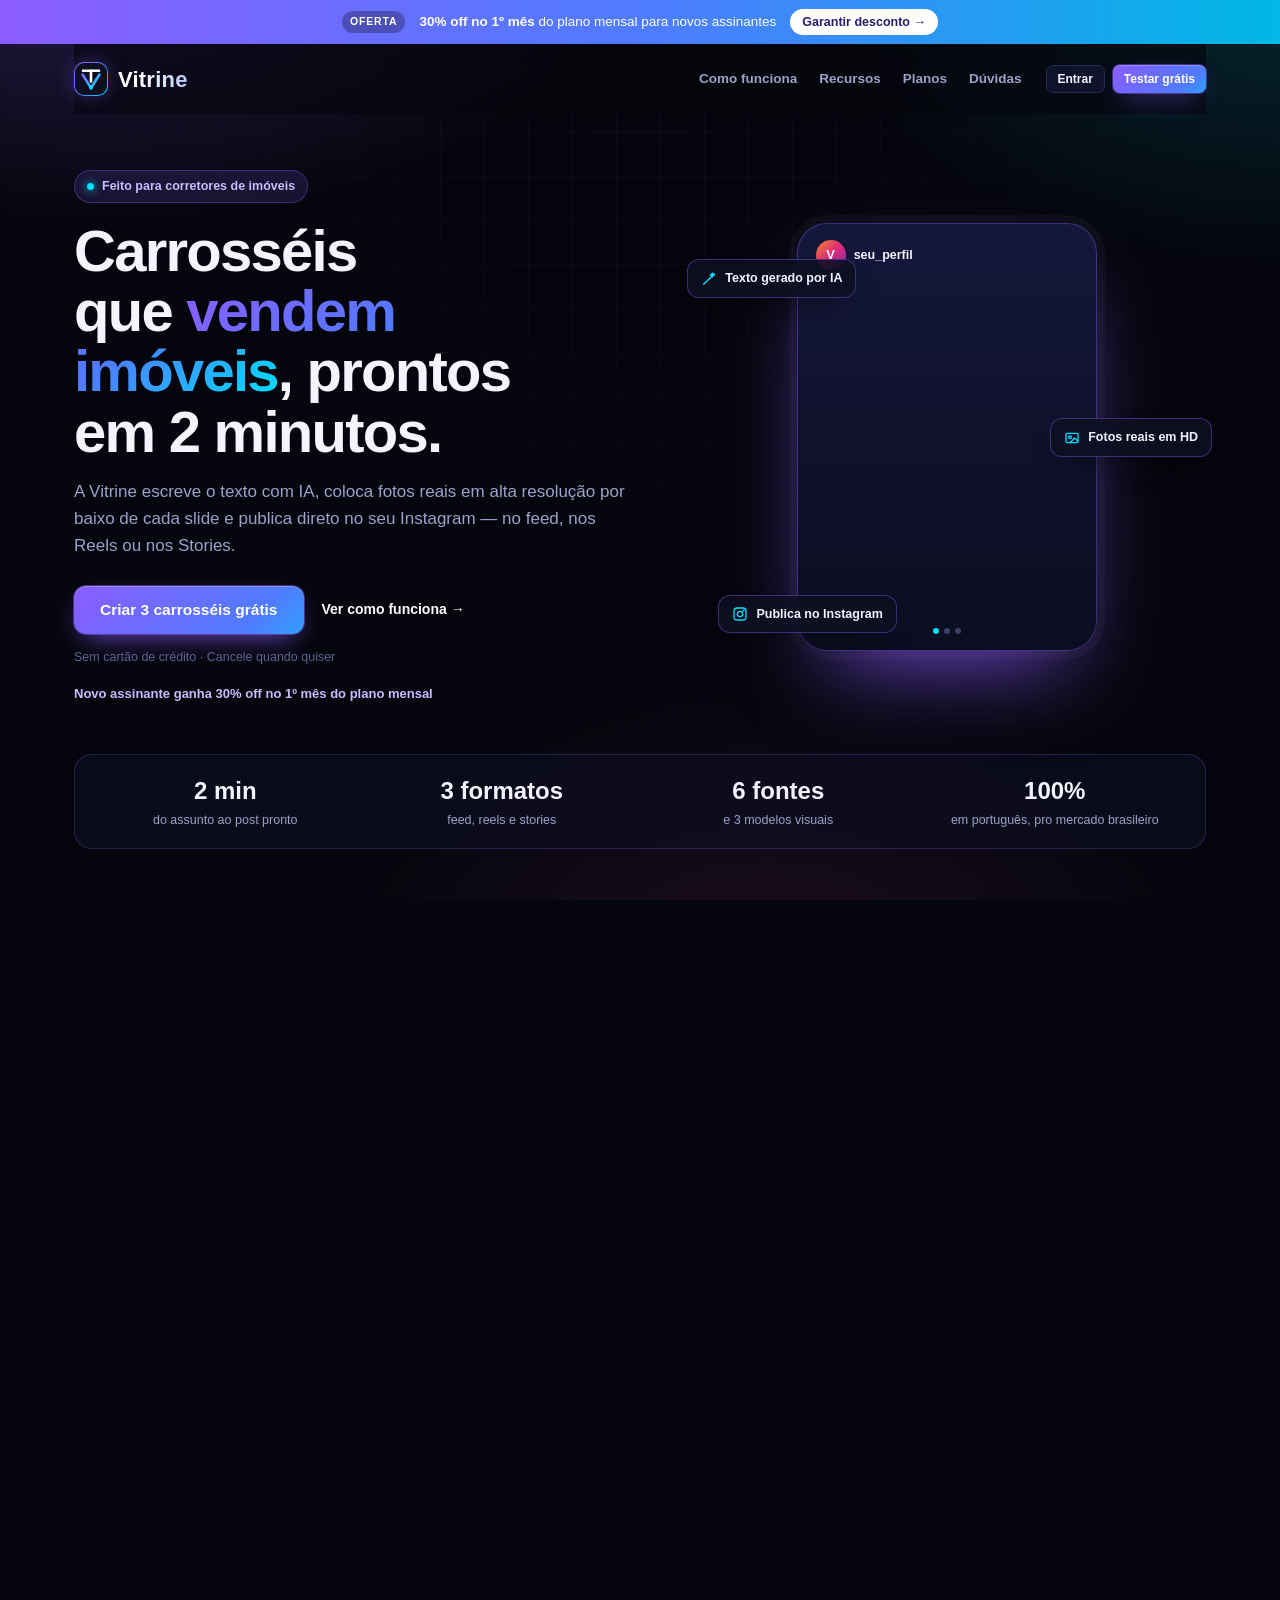
==== index.html @ e9d019a7 "Tela inicial = criar carrossel; Postar com musica no Instagram" ====
<!doctype html>
<html lang="pt-BR">
<head>
<meta charset="utf-8">
<meta http-equiv="Content-Security-Policy" content="default-src 'none'; script-src 'self'; style-src 'self' 'unsafe-inline' https://fonts.googleapis.com; font-src https://fonts.gstatic.com; img-src 'self' data: blob: https://qbfmozumntequvecttfs.supabase.co https://images.unsplash.com https://plus.unsplash.com https://images.pexels.com; media-src 'self' blob: https://qbfmozumntequvecttfs.supabase.co; connect-src https://qbfmozumntequvecttfs.supabase.co; base-uri 'none'; form-action 'self'; object-src 'none'; manifest-src 'self'; upgrade-insecure-requests">
<meta name="referrer" content="strict-origin-when-cross-origin">
<meta name="viewport" content="width=device-width, initial-scale=1">
<title>Vitrine</title>
<link rel="preconnect" href="https://fonts.googleapis.com">
<link rel="preconnect" href="https://fonts.gstatic.com" crossorigin>
<link rel="icon" href="data:image/svg+xml,%3Csvg xmlns='http://www.w3.org/2000/svg' viewBox='0 0 48 48'%3E%3Crect width='48' height='48' rx='11' fill='%230E1022'/%3E%3Cg transform='translate(6 6) scale(.75)'%3E%3Cpath d='M7 15 L24 42 L41 15' stroke='%2300E0FF' stroke-width='6' stroke-linecap='round' stroke-linejoin='round' fill='none'/%3E%3Cpath d='M8 7.5 H40 M24 7.5 V29' stroke='%23fff' stroke-width='6' stroke-linecap='round'/%3E%3C/g%3E%3C/svg%3E">
<meta name="theme-color" content="#05060D">
<link rel="stylesheet" href="https://fonts.googleapis.com/css2?family=Space+Grotesk:wght@500;600;700&family=Manrope:wght@400;500;600;700;800&family=JetBrains+Mono:wght@400;500;600&family=Bricolage+Grotesque:opsz,wght@12..96,700..800&family=Plus+Jakarta+Sans:wght@500;700&family=Anton&family=Playfair+Display:wght@700;800&family=Poppins:wght@500;800&family=Unbounded:wght@600;700&display=swap">
<style>
.loading-shell[hidden]{display:none;}
html,body{overflow-x:hidden;}
.steps{overflow-x:auto;-webkit-overflow-scrolling:touch;}
@media (max-width: 560px){
body main.content{padding:18px 16px 50px;}
body .topbar{padding:14px 16px; flex-wrap:wrap; gap:10px;}
body .wizard-card{padding:16px;}
body .steps{margin-bottom:18px;}
body .stat-row, body .kanban, body .tpl-grid, body .dest-grid, body .plan-grid, body .form-grid, body .pick-grid, body .topic-grid{grid-template-columns:1fr;}
body .slide-row{grid-template-columns:1fr;}
body .slide-row .tagcol{flex-direction:row; align-items:center; gap:8px; margin-bottom:8px;}
body .auth-card{padding:22px;}
}
  :root{
    --bg:#05060D; --surface:#0E1022; --surface-2:#151834; --border:#252A50;
    --ink:#F3F4FF; --ink-muted:#9CA2C9; --ink-faint:#5F6593;
    --accent:#8B5CFF; --accent-ink:#FFFFFF; --accent-soft:#1D1747;
    --accent2:#00E0FF; --accent2-ink:#021318; --accent2-soft:#06283A;
    --pink:#FF4FD8;
    --grad:linear-gradient(135deg,#8B5CFF 0%,#4F7BFF 55%,#00E0FF 100%);
    --gold:#F2B84B;
    --status-draft-bg:#1B2029; --status-draft-fg:#9AA2B6;
    --status-sched-bg:#3A2A10; --status-sched-fg:#F5A524;
    --status-pub-bg:#0E2A1D; --status-pub-fg:#34D399;
    --status-alert-fg:#F0525C;
    --shadow: 0 1px 2px rgba(0,0,0,0.4), 0 16px 36px -18px rgba(0,0,0,0.75);
    --glow: 0 0 0 1px rgba(139,92,255,0.45), 0 0 28px -4px rgba(139,92,255,0.5);
  }

  *{box-sizing:border-box;}
  html,body{height:100%;}
  body{margin:0; background:
      radial-gradient(900px 520px at 8% -10%, rgba(139,92,255,0.28), transparent 60%),
      radial-gradient(800px 480px at 100% 0%, rgba(0,224,255,0.14), transparent 55%),
      radial-gradient(700px 500px at 60% 110%, rgba(255,79,216,0.10), transparent 60%),
      var(--bg); background-attachment:fixed;
    color:var(--ink); font-family:"Manrope", -apple-system, "Segoe UI", sans-serif; font-size:14px; line-height:1.5;}
  h1,h2,h3,h4{font-family:"Space Grotesk","Manrope",sans-serif; font-weight:700; letter-spacing:-0.01em; text-wrap:balance; margin:0;}
  .mono{font-family:"JetBrains Mono", ui-monospace, "SFMono-Regular", monospace; font-variant-numeric:tabular-nums;}
  button,input,textarea,select{font-family:inherit;}
  ::selection{background:var(--accent-soft); color:var(--ink);}
  a{color:inherit;}
  :focus-visible{outline:2px solid var(--accent); outline-offset:2px;}
  /* ---------- auth ---------- */
  .auth-shell{min-height:100vh; display:flex; align-items:center; justify-content:center; padding:24px;}
  .auth-card{width:100%; max-width:400px; background:var(--surface); border:1px solid var(--border); border-radius:18px; padding:30px; box-shadow:var(--shadow);}
  .auth-brand{display:flex; align-items:center; gap:10px; margin-bottom:22px;}
  .auth-tabs{display:flex; gap:8px; margin-bottom:20px;}
  .auth-tab{flex:1; border:1px solid var(--border); background:var(--bg); color:var(--ink-muted); font-weight:700; font-size:13px; padding:9px; border-radius:9px; cursor:pointer;}
  .auth-tab.active{background:var(--ink); color:var(--bg); border-color:var(--ink);}
  .auth-field{display:flex; flex-direction:column; gap:5px; margin-bottom:13px; font-size:12px; font-weight:600; color:var(--ink-muted);}
  .auth-field input{border:1px solid var(--border); border-radius:9px; padding:10px 12px; background:var(--bg); color:var(--ink); font-size:13.5px;}
  .auth-error{background:var(--status-sched-bg); color:var(--status-sched-fg); border-radius:9px; padding:9px 12px; font-size:12.5px; margin-bottom:13px;}
  .auth-note{background:var(--status-pub-bg); color:var(--status-pub-fg); border-radius:9px; padding:9px 12px; font-size:12.5px; margin-bottom:13px;}
  .auth-submit{width:100%; justify-content:center; margin-top:4px;}

  /* ---------- app shell ---------- */
  .app{display:flex; min-height:100vh;}
  .sidebar{width:220px; flex:none; background:var(--surface); border-right:1px solid var(--border); display:flex; flex-direction:column; padding:20px 14px; gap:26px;}
  .brand{display:flex; align-items:center; gap:9px; padding:0 6px;}
  .brand-mark{width:30px; height:30px; border-radius:8px; background:linear-gradient(150deg,var(--accent),#4F7BFF); display:flex; align-items:center; justify-content:center; flex:none; box-shadow:0 0 0 1px rgba(139,92,255,0.4), 0 6px 16px -6px rgba(139,92,255,0.7);}
  .brand-mark svg{width:17px; height:17px;}
  .brand-name{font-family:"Space Grotesk",sans-serif; font-weight:800; font-size:22px; letter-spacing:0.01em;}
  .brand-sub{font-size:10.5px; color:var(--ink-faint); text-transform:uppercase; letter-spacing:0.09em; margin-top:-2px;}

  nav.mainnav{display:flex; flex-direction:column; gap:3px;}
  .navlabel{font-size:10.5px; text-transform:uppercase; letter-spacing:0.09em; color:var(--ink-faint); padding:0 10px; margin:10px 0 4px;}
  .navitem{display:flex; align-items:center; gap:10px; padding:9px 10px; border-radius:9px; border:none; background:none; color:var(--ink-muted); font-size:13.5px; font-weight:600; text-align:left; cursor:pointer; width:100%;}
  .navitem svg{width:17px; height:17px; flex:none;}
  .navitem:hover{background:var(--surface-2); color:var(--ink);}
  .navitem.active{background:var(--accent-soft); color:var(--accent);}
  .navitem .count{margin-left:auto; font-family:"JetBrains Mono",monospace; font-size:11px; background:var(--surface-2); color:var(--ink-muted); padding:1px 6px; border-radius:20px;}
  .navitem.active .count{background:var(--accent); color:var(--accent-ink);}

  .sidebar-foot{margin-top:auto; display:flex; align-items:center; gap:9px; padding:9px 8px; border-top:1px solid var(--border); padding-top:14px;}
  .avatar{width:30px; height:30px; border-radius:50%; background:var(--accent2); color:var(--accent2-ink); display:flex; align-items:center; justify-content:center; font-weight:700; font-size:12.5px; flex:none;}
  .who-name{font-size:12.5px; font-weight:700;}
  .who-role{font-size:11px; color:var(--ink-faint); background:none; border:none; padding:0; cursor:pointer; text-decoration:underline; text-underline-offset:2px;}

  .main{flex:1; min-width:0; display:flex; flex-direction:column;}
  .topbar{display:flex; align-items:center; justify-content:space-between; padding:16px 30px; border-bottom:1px solid var(--border);}
  .topbar h1{font-size:24px;}
  .topbar p{margin:2px 0 0; color:var(--ink-muted); font-size:13px;}
  .workspace-pill{display:flex; align-items:center; gap:7px; background:var(--surface-2); border:1px solid var(--border); padding:6px 12px 6px 8px; border-radius:20px; font-size:12.5px; font-weight:600;}
  .workspace-pill .dot{width:7px; height:7px; border-radius:50%; background:var(--status-pub-fg);}
  main.content{padding:26px 30px 60px; flex:1;}
  .screen[hidden]{display:none;}
  /* ---------- generic bits ---------- */
  .stat-row{display:grid; grid-template-columns:repeat(4,1fr); gap:14px; margin-bottom:26px;}
  .stat{background:var(--surface); border:1.5px solid var(--border); border-radius:14px; padding:16px 18px; text-align:left; cursor:pointer; font-family:inherit; color:var(--ink); width:100%;}
  .stat:hover{border-color:var(--ink-faint);}
  .stat.active{border-color:var(--accent); background:var(--accent-soft);}
  .stat .n{font-family:"Space Grotesk",sans-serif; font-size:34px; font-weight:800; line-height:1;}
  .stat .l{font-size:12px; color:var(--ink-muted); margin-top:4px; font-weight:600;}
  .stat.active .l{color:var(--accent);}

  .section-head{display:flex; align-items:baseline; justify-content:space-between; margin:0 0 14px;}
  .section-head h2{font-size:19px;}
  .section-head .hint{font-size:12.5px; color:var(--ink-faint);}

  .btn{display:inline-flex; align-items:center; gap:7px; border-radius:9px; padding:9px 15px; font-size:13px; font-weight:700; border:1px solid transparent; cursor:pointer; transition:filter 0.15s ease, box-shadow 0.15s ease, background 0.15s ease;}
  .btn svg{width:15px; height:15px;}
  .btn-primary{background:var(--accent); color:var(--accent-ink); box-shadow:0 1px 2px rgba(0,0,0,0.3), 0 0 0 1px rgba(139,92,255,0.5), 0 8px 20px -8px rgba(139,92,255,0.55);}
  .btn-primary:hover{filter:brightness(1.1);}
  .btn-ghost{background:var(--surface-2); border-color:var(--border); color:var(--ink);}
  .btn-ghost:hover{background:var(--surface-2); border-color:var(--ink-faint);}
  .btn-2{background:var(--accent2); color:var(--accent2-ink);}
  .btn:disabled{opacity:0.4; cursor:not-allowed; box-shadow:none;}
  .btn-sm{padding:6px 11px; font-size:12px; border-radius:7px;}

  .pill{display:inline-flex; align-items:center; gap:5px; font-size:11px; font-weight:700; text-transform:uppercase; letter-spacing:0.04em; padding:4px 9px; border-radius:20px;}
  .pill-draft{background:var(--status-draft-bg); color:var(--status-draft-fg);}
  .pill-agendado{background:var(--status-sched-bg); color:var(--status-sched-fg);}
  .pill-publicado{background:var(--status-pub-bg); color:var(--status-pub-fg);}

  /* ---------- kanban ---------- */
  .kanban{display:grid; grid-template-columns:repeat(3,1fr); gap:16px;}
  .kanban.single{grid-template-columns:minmax(280px,420px);}
  .kcol-head{display:flex; align-items:center; gap:8px; font-size:12.5px; font-weight:700; text-transform:uppercase; letter-spacing:0.05em; color:var(--ink-muted); margin-bottom:10px;}
  .kcol-head .n{font-family:"JetBrains Mono",monospace; background:var(--surface-2); padding:1px 7px; border-radius:20px; font-size:11px;}
  .kcol{background:var(--surface-2); border-radius:14px; padding:10px; min-height:120px; display:flex; flex-direction:column; gap:10px;}
  .ccard{background:var(--surface); border:1px solid var(--border); border-radius:12px; padding:11px; box-shadow:var(--shadow); display:flex; gap:10px;}
  .ccard .thumb{width:44px; height:55px; border-radius:6px; flex:none; overflow:hidden; border:1px solid var(--border);}
  .ccard .body{min-width:0; flex:1;}
  .ccard h4{font-size:13.5px; font-weight:700; font-family:"Manrope",sans-serif; line-height:1.25; white-space:nowrap; overflow:hidden; text-overflow:ellipsis;}
  .ccard .addr{font-size:11.5px; color:var(--ink-muted); margin-top:2px; white-space:nowrap; overflow:hidden; text-overflow:ellipsis;}
  .ccard .meta{display:flex; align-items:center; gap:6px; margin-top:8px; font-size:11px; color:var(--ink-faint);}
  .ccard .actions{display:flex; gap:6px; margin-top:9px;}
  .empty-col{font-size:12px; color:var(--ink-faint); padding:14px 6px; text-align:center;}

  /* ---------- property cards ---------- */
  .prop-grid{display:grid; grid-template-columns:repeat(auto-fill,minmax(228px,1fr)); gap:16px;}
  .prop-card{background:var(--surface); border:1px solid var(--border); border-radius:16px; overflow:hidden; box-shadow:var(--shadow); display:flex; flex-direction:column;}
  .prop-cover{aspect-ratio:4/3; display:flex; align-items:center; justify-content:center; position:relative;}
  .prop-cover .tag{position:absolute; top:9px; left:9px; font-size:10.5px; font-weight:700; text-transform:uppercase; letter-spacing:0.04em; background:rgba(0,0,0,0.35); color:#fff; padding:3px 8px; border-radius:20px;}
  .prop-body{padding:13px 14px 15px; display:flex; flex-direction:column; gap:8px; flex:1;}
  .prop-body h3{font-size:15.5px; font-weight:700; font-family:"Manrope",sans-serif; line-height:1.3;}
  .prop-addr{font-size:12px; color:var(--ink-muted);}
  .prop-specs{display:flex; gap:10px; font-size:11.5px; color:var(--ink-muted); flex-wrap:wrap;}
  .prop-specs span{display:flex; align-items:center; gap:4px;}
  .prop-specs svg{width:13px; height:13px;}
  .prop-price{font-family:"JetBrains Mono",monospace; font-weight:600; font-size:15px; color:var(--accent2); margin-top:auto; padding-top:6px;}
  .prop-foot{padding:0 14px 14px;}
  .prop-foot .btn{width:100%; justify-content:center;}
  .meta.erro-pub{color:#ff9aab; white-space:nowrap; overflow:hidden; text-overflow:ellipsis; max-width:100%;}
  .lp-imob{margin-top:56px;} .lp-h3{font-family:"Space Grotesk",sans-serif; font-size:clamp(22px,2.6vw,30px); text-align:center; margin:0;}
  .lp-plans.lp-plans-4{grid-template-columns:repeat(4,minmax(0,1fr)); max-width:1180px; margin:0 auto;}
  @media (max-width: 1100px){ .lp-plans.lp-plans-4{grid-template-columns:repeat(2,minmax(0,1fr));} }
  @media (max-width: 600px){ .lp-plans.lp-plans-4{grid-template-columns:1fr;} }
  .lp-plan a.lp-full{display:flex; justify-content:center; text-decoration:none;}
  .plan-sec-title{grid-column:1/-1; margin:18px 0 0; font-size:15px;} .plan-sec-sub{grid-column:1/-1; margin:-6px 0 4px; font-size:12.5px; color:var(--ink-muted);}
  .plan-grid.equipe{grid-template-columns:repeat(4,minmax(0,1fr)); max-width:1100px;}
  @media (max-width: 1100px){ .plan-grid.equipe{grid-template-columns:repeat(2,minmax(0,1fr));} }
  @media (max-width: 600px){ .plan-grid.equipe{grid-template-columns:1fr;} }
  .eq-card{background:var(--surface); border:1px solid var(--border); border-radius:14px; padding:18px; margin-bottom:16px;}
  .eq-convite{display:flex; gap:8px; flex-wrap:wrap; margin-top:10px;}
  .eq-convite input{flex:1; min-width:220px; background:var(--bg); border:1px solid var(--border); color:var(--ink); border-radius:9px; padding:9px 12px; font:inherit; font-size:13px;}
  .eq-link{display:flex; gap:8px; align-items:center; margin-top:10px; padding:10px 12px; border-radius:10px; background:rgba(139,92,255,.1); border:1px solid rgba(139,92,255,.3); font-size:12.5px; word-break:break-all;}
  .eq-vagas{font-family:"Space Grotesk",sans-serif; font-size:28px; font-weight:800;}
  .admin-head{display:flex; align-items:center; justify-content:space-between; gap:12px; flex-wrap:wrap;}
  .admin-tools{display:flex; gap:8px; flex-wrap:wrap;}
  .admin-tools input{background:var(--surface); border:1px solid var(--border); color:var(--ink); border-radius:9px; padding:8px 12px; font:inherit; font-size:13px; min-width:240px;}
  .admin-tabela-wrap{overflow-x:auto; border:1px solid var(--border); border-radius:14px; background:var(--surface);}
  .admin-tabela{width:100%; border-collapse:collapse; font-size:13px; min-width:900px;}
  .admin-tabela th{text-align:left; font-size:11px; text-transform:uppercase; letter-spacing:.04em; color:var(--ink-faint); padding:12px 14px; border-bottom:1px solid var(--border); white-space:nowrap;}
  .admin-tabela td{padding:11px 14px; border-bottom:1px solid var(--border); vertical-align:top;}
  .admin-tabela tr:last-child td{border-bottom:none;}
  .admin-tabela .sub{color:var(--ink-faint); font-size:12px;}
  .adm-pill{display:inline-block; padding:3px 9px; border-radius:20px; font-size:11.5px; font-weight:700; white-space:nowrap;}
  .adm-pill.ativa{background:rgba(0,224,160,.14); color:#3ee6b4;} .adm-pill.trial{background:rgba(139,92,255,.16); color:#c4b0ff;} .adm-pill.outro{background:rgba(255,255,255,.07); color:var(--ink-muted);}
  .prop-acts{display:flex; gap:8px; margin-top:8px;}
  .prop-acts .btn{flex:1;}
  .btn-danger{color:#ff7a90 !important; border-color:rgba(255,122,144,0.35) !important;}
  .btn-danger:hover{background:rgba(255,122,144,0.12) !important;}
  .prop-cover.has-foto{overflow:hidden; background:#0b0d1c;}
  .prop-cover.has-foto img{position:absolute; inset:0; width:100%; height:100%; object-fit:cover;}
  .prop-cover .prop-nfotos{position:absolute; bottom:9px; right:9px; font-size:10.5px; font-weight:700; background:rgba(0,0,0,0.55); color:#fff; padding:3px 8px; border-radius:20px;}
  .imv-sub{margin-top:4px; font-size:13px; color:var(--muted, #9aa0c0);}
  .imv-fotos{display:grid; grid-template-columns:repeat(auto-fill,minmax(140px,1fr)); gap:10px; margin-top:14px;}
  .imv-foto{position:relative; aspect-ratio:4/3; border-radius:12px; overflow:hidden; background:#0b0d1c; border:1px solid rgba(255,255,255,0.08);}
  .imv-foto img{width:100%; height:100%; object-fit:cover; display:block;}
  .imv-capa{position:absolute; left:8px; bottom:8px; font-size:10.5px; font-weight:700; padding:3px 8px; border-radius:20px; color:#fff; background:linear-gradient(135deg,#8B5CFF,#00E0FF);}
  .imv-capa-btn{position:absolute; left:8px; bottom:8px; font-size:11px; font-weight:600; padding:4px 8px; border-radius:20px; color:#fff; background:rgba(0,0,0,0.6); border:0; cursor:pointer;}
  .imv-rm{position:absolute; top:6px; right:6px; width:28px; height:28px; border-radius:50%; border:0; background:rgba(0,0,0,0.6); color:#fff; cursor:pointer; display:flex; align-items:center; justify-content:center;}
  .imv-rm svg{width:14px; height:14px;}
  .imv-add{aspect-ratio:4/3; border-radius:12px; border:1.5px dashed rgba(139,92,255,0.55); display:flex; flex-direction:column; align-items:center; justify-content:center; gap:6px; cursor:pointer; color:#c9b8ff; font-size:13px; font-weight:600;}
  .imv-add svg{width:22px; height:22px;}
  .imv-add:hover{background:rgba(139,92,255,0.08);}

  .add-card{border:2px dashed var(--border); border-radius:16px; display:flex; flex-direction:column; align-items:center; justify-content:center; gap:8px; min-height:230px; background:transparent; color:var(--ink-muted); cursor:pointer; font-weight:700; font-size:13px;}
  .add-card:hover{border-color:var(--accent); color:var(--accent);}
  .add-card svg{width:26px; height:26px;}
  /* ---------- wizard ---------- */
  .steps{display:flex; align-items:center; gap:0; margin-bottom:26px;}
  .step{display:flex; align-items:center; gap:9px; color:var(--ink-faint); font-weight:700; font-size:12.5px;}
  .step .dot{width:26px; height:26px; border-radius:50%; background:var(--surface-2); color:var(--ink-muted); display:flex; align-items:center; justify-content:center; font-family:"JetBrains Mono",monospace; font-size:12px; flex:none;}
  .step.active{color:var(--ink);}
  .step.active .dot{background:var(--accent); color:var(--accent-ink);}
  .step.done .dot{background:var(--accent2); color:var(--accent2-ink);}
  .step.clickable{cursor:pointer;}
  .step.clickable:hover{color:var(--accent2);}
  .step.clickable:hover .dot{box-shadow:0 0 0 3px var(--accent2-soft);}
  .step-line{width:34px; height:2px; background:var(--border); margin:0 8px;}

  .wizard-card{background:var(--surface); border:1px solid var(--border); border-radius:18px; padding:24px; box-shadow:var(--shadow);}
  .wizard-foot{display:flex; justify-content:space-between; margin-top:22px; padding-top:18px; border-top:1px solid var(--border);}

  .pick-grid{display:grid; grid-template-columns:repeat(auto-fill,minmax(200px,1fr)); gap:12px;}
  .pick-card{border:2px solid var(--border); border-radius:13px; padding:11px; cursor:pointer; display:flex; gap:10px; background:var(--bg);}
  .pick-card.selected{border-color:var(--accent); background:var(--accent-soft);}
  .pick-cover{width:44px; height:55px; border-radius:6px; flex:none; overflow:hidden; border:1px solid var(--border);}
  .pick-card h4{font-size:13px; font-family:"Manrope",sans-serif; font-weight:700; line-height:1.25;}
  .pick-card .addr{font-size:11px; color:var(--ink-muted);}

  .mode-tabs{display:flex; gap:8px; margin-bottom:18px; flex-wrap:wrap;}
  .mode-tab{border:1px solid var(--border); background:var(--bg); color:var(--ink-muted); font-weight:700; font-size:12.5px; padding:8px 14px; border-radius:20px; cursor:pointer;}
  .mode-tab.active{background:var(--ink); color:var(--bg); border-color:var(--ink);}
  .topic-bar{display:flex; align-items:center; justify-content:space-between; gap:10px; flex-wrap:wrap; margin-bottom:12px;}
  .topic-status{font-size:12.5px; color:var(--ink-muted);}
  .topic-grid{display:grid; grid-template-columns:repeat(auto-fill,minmax(230px,1fr)); gap:12px;}
  .topic-card{border:2px solid var(--border); border-radius:13px; padding:13px; cursor:pointer; background:var(--bg); display:flex; flex-direction:column; gap:8px;}
  .topic-card.selected{border-color:var(--accent2); background:var(--accent2-soft);}
  .topic-cat{align-self:flex-start; font-size:10px; font-weight:700; text-transform:uppercase; letter-spacing:0.05em; color:var(--accent2); background:var(--accent2-soft); padding:3px 8px; border-radius:20px;}
  .topic-card.selected .topic-cat{background:var(--surface);}
  .topic-card h4{font-size:14px; font-family:"Manrope",sans-serif; font-weight:700; line-height:1.3;}
  .topic-card p{font-size:11.5px; color:var(--ink-muted); margin:0;}
  .custom-form{display:flex; flex-direction:column; gap:12px; max-width:520px;}
  .custom-form textarea{border:1px solid var(--border); border-radius:10px; padding:10px 12px; background:var(--bg); color:var(--ink); font-family:inherit; font-size:13.5px; min-height:80px; resize:vertical;}
  .cat-pick{display:flex; gap:8px; flex-wrap:wrap;}
  .cat-chip{border:1.5px solid var(--border); background:var(--bg); color:var(--ink-muted); font-weight:600; font-size:12px; padding:6px 12px; border-radius:20px; cursor:pointer;}
  .cat-chip.selected{border-color:var(--accent2); color:var(--accent2); background:var(--accent2-soft);}

  .subject-spotlight{display:flex; gap:14px; background:var(--accent2-soft); border:1px solid var(--accent2); border-radius:14px; padding:14px 16px; margin-bottom:18px;}
  .subject-spotlight .art{width:56px; height:70px; border-radius:8px; overflow:hidden; flex:none; border:1px solid var(--border);}
  .subject-spotlight .art img{width:100%; height:100%; object-fit:cover; display:block;}
  .subject-spotlight .cat{font-size:10.5px; font-weight:700; text-transform:uppercase; letter-spacing:0.05em; color:var(--accent2);}
  .subject-spotlight h4{font-size:15px; font-family:"Manrope",sans-serif; font-weight:700; margin:3px 0 8px; line-height:1.3;}
  .spotlight-label{font-size:11px; font-weight:600; color:var(--ink-muted); margin-bottom:4px;}
  .spotlight-ideas{list-style:none; margin:0; padding:0; display:flex; flex-direction:column; gap:3px; font-size:12px; color:var(--ink-muted);}
  .spotlight-ideas li{padding-left:12px; position:relative;}
  .spotlight-ideas li:before{content:"›"; position:absolute; left:0; color:var(--accent2); font-weight:700;}
  .prompt-suggestions{display:flex; gap:7px; flex-wrap:wrap; margin-bottom:9px;}
  .prompt-chip{border:1.5px solid var(--border); background:var(--bg); color:var(--ink-muted); font-size:11.5px; font-weight:600; padding:5px 11px; border-radius:20px; cursor:pointer;}
  .prompt-chip:hover{border-color:var(--accent2); color:var(--accent2);}
  .gen-empty{display:flex; flex-direction:column; align-items:center; justify-content:center; gap:14px; padding:50px 20px; text-align:center;}
  .gen-empty .wand{width:46px; height:46px; border-radius:12px; background:var(--accent-soft); color:var(--accent); display:flex; align-items:center; justify-content:center;}
  .gen-empty .wand svg{width:24px; height:24px;}
  .gen-empty p{max-width:360px; color:var(--ink-muted); margin:0; font-size:13px;}
  .gen-empty .err{color:var(--status-alert-fg); font-weight:600;}
  .spin{width:16px; height:16px; border-radius:50%; border:2px solid rgba(255,255,255,0.4); border-top-color:#fff; animation:spin 0.7s linear infinite;}
  @keyframes spin{to{transform:rotate(360deg);}}
  @media (prefers-reduced-motion:reduce){.spin{animation-duration:1.6s;}}
  .slide-editor{display:flex; flex-direction:column; gap:10px; margin-bottom:16px;}
  .slide-row{display:grid; grid-template-columns:78px 1fr; gap:12px; border:1px solid var(--border); border-radius:12px; padding:12px; background:var(--bg);}
  .slide-row .tagcol{display:flex; flex-direction:column; gap:6px;}
  .slide-num{font-family:"JetBrains Mono",monospace; font-size:11px; color:var(--ink-faint);}
  .slide-tagname{font-size:10.5px; font-weight:700; text-transform:uppercase; letter-spacing:0.04em; color:var(--accent2); background:var(--accent2-soft); padding:3px 6px; border-radius:6px; text-align:center;}
  .slide-row input[type=text], .slide-row textarea{width:100%; border:1px solid var(--border); border-radius:8px; background:var(--surface); color:var(--ink); font-family:inherit; padding:8px 10px; font-size:13px;}
  .slide-row input[type=text]{font-weight:700; margin-bottom:6px;}
  .slide-row textarea{resize:vertical; min-height:52px; line-height:1.4;}

  .tpl-grid{display:grid; grid-template-columns:repeat(3,1fr); gap:14px; margin-bottom:22px;}
  .tpl-card{border:2px solid var(--border); border-radius:14px; padding:12px; cursor:pointer; background:var(--bg);}
  .tpl-card.selected{border-color:var(--accent);}
  .tpl-swatch{height:64px; border-radius:9px; margin-bottom:9px; display:flex; align-items:flex-end; padding:8px;}
  .tpl-swatch span{font-family:"Space Grotesk",sans-serif; font-weight:800; font-size:15px;}
  .tpl-card h4{font-size:13px; font-family:"Manrope",sans-serif;}
  .tpl-card p{margin:2px 0 0; font-size:11.5px; color:var(--ink-muted);}

  .carousel-strip{display:flex; gap:12px; overflow-x:auto; padding:6px 2px 14px;}
  .slide-tile{flex:none; width:150px; aspect-ratio:4/5; border-radius:12px; padding:14px 12px; display:flex; flex-direction:column; box-shadow:var(--shadow); border:1px solid var(--border); position:relative; overflow:hidden;}
  .slide-tile.mini{width:44px; aspect-ratio:auto; height:55px; border-radius:6px; padding:6px 5px; box-shadow:none;}
  .slide-tile .tile-art{height:38%; margin:-14px -12px 8px; border-radius:12px 12px 0 0; overflow:hidden;}
  .slide-tile .tile-art img{width:100%; height:100%; object-fit:cover; display:block;}
  .slide-tile .stag{font-size:8.5px; font-weight:700; text-transform:uppercase; letter-spacing:0.05em; opacity:0.85;}
  .slide-tile.mini .stag{font-size:5px;}
  .slide-tile .stitle{font-family:"Space Grotesk",sans-serif; font-weight:800; font-size:15px; line-height:1.08; margin-top:6px; text-wrap:balance;}
  .slide-tile.mini .stitle{font-size:6.5px; margin-top:2px; -webkit-line-clamp:2; display:-webkit-box; -webkit-box-orient:vertical; overflow:hidden;}
  .slide-tile .sbody{font-size:9.5px; line-height:1.35; margin-top:auto; white-space:pre-line; opacity:0.92;}
  .slide-tile.mini .sbody{display:none;}
  .slide-tile .sindex{font-family:"JetBrains Mono",monospace; font-size:8.5px; opacity:0.7; align-self:flex-end;}
  .slide-tile.mini .sindex{display:none;}


  /* ====== visual "tech" Vitrine (grade, vidro, brilho) ====== */
  body::before{content:""; position:fixed; inset:0; pointer-events:none; z-index:0;
    background-image:linear-gradient(rgba(139,92,255,0.07) 1px, transparent 1px), linear-gradient(90deg, rgba(139,92,255,0.07) 1px, transparent 1px);
    background-size:44px 44px; -webkit-mask-image:radial-gradient(ellipse at 50% 0%, #000 0%, transparent 70%); mask-image:radial-gradient(ellipse at 50% 0%, #000 0%, transparent 70%);}
  .app, .auth-shell, .loading-shell{position:relative; z-index:1;}
  .sidebar{background:rgba(10,12,28,0.72); backdrop-filter:blur(14px); -webkit-backdrop-filter:blur(14px); border-right:1px solid rgba(139,92,255,0.18);}
  .topbar{background:rgba(5,6,13,0.55); backdrop-filter:blur(10px); -webkit-backdrop-filter:blur(10px); border-bottom:1px solid rgba(139,92,255,0.16); position:sticky; top:0; z-index:5;}
  .brand-mark{width:34px; height:34px; border-radius:10px; background:linear-gradient(var(--surface),var(--surface)) padding-box, var(--grad) border-box; border:1.5px solid transparent; box-shadow:0 0 22px -6px rgba(139,92,255,0.8);}
  .brand-mark svg{width:24px; height:24px;}
  .brand-name{font-family:"Space Grotesk",sans-serif; font-weight:700; letter-spacing:0.01em; background:linear-gradient(90deg,#fff 30%,#B9C8FF); -webkit-background-clip:text; background-clip:text; color:transparent;}
  .navitem{transition:background .15s ease, color .15s ease; position:relative;}
  .navitem.active{background:linear-gradient(90deg, rgba(139,92,255,0.22), rgba(0,224,255,0.06)); color:#fff;}
  .navitem.active::before{content:""; position:absolute; left:-14px; top:8px; bottom:8px; width:3px; border-radius:3px; background:var(--grad); box-shadow:0 0 12px rgba(0,224,255,0.8);}
  .navitem.active svg{color:var(--accent2);}
  .btn-primary{background:var(--grad); background-size:140% 140%; color:#fff; border:0; box-shadow:0 0 0 1px rgba(139,92,255,0.45), 0 10px 28px -10px rgba(139,92,255,0.9), inset 0 1px 0 rgba(255,255,255,0.25); transition:background-position .4s ease, filter .15s ease, transform .15s ease;}
  .btn-primary:hover{background-position:100% 0; transform:translateY(-1px);}
  .btn-ghost{background:rgba(21,24,52,0.7);}
  .btn-ghost:hover{border-color:rgba(139,92,255,0.6); box-shadow:0 0 18px -8px rgba(139,92,255,0.8);}
  .stat, .ccard, .prop-card, .plan-card, .wizard-card, .ig-connect, .modal, .auth-card, .pick-card, .topic-card, .tpl-card, .dest-card{background:linear-gradient(180deg, rgba(21,24,52,0.78), rgba(14,16,34,0.88)); backdrop-filter:blur(8px); -webkit-backdrop-filter:blur(8px);}
  .stat{transition:border-color .2s ease, box-shadow .2s ease, transform .2s ease;}
  .stat:hover, .ccard:hover, .prop-card:hover{border-color:rgba(139,92,255,0.55); box-shadow:0 0 0 1px rgba(139,92,255,0.25), 0 18px 40px -22px rgba(139,92,255,0.8);}
  .stat:hover{transform:translateY(-2px);}
  .stat.active{background:linear-gradient(135deg, rgba(139,92,255,0.30), rgba(0,224,255,0.10)); border-color:rgba(139,92,255,0.8);}
  .stat .n{background:linear-gradient(90deg,#fff,#C9D4FF); -webkit-background-clip:text; background-clip:text; color:transparent;}
  .stat.active .n{background:linear-gradient(90deg,#fff,#7CF3FF); -webkit-background-clip:text; background-clip:text;}
  .kcol{background:rgba(14,16,34,0.55); border:1px solid rgba(139,92,255,0.12);}
  .topbar h1{font-size:26px; letter-spacing:-0.02em;}
  .workspace-pill{background:rgba(21,24,52,0.7); border-color:rgba(139,92,255,0.3);}
  .workspace-pill .dot{box-shadow:0 0 10px var(--status-pub-fg);}
  .avatar{background:var(--grad); color:#fff;}
  .step.active .dot{background:var(--grad); box-shadow:0 0 14px rgba(139,92,255,0.8);}
  .auth-card{border-color:rgba(139,92,255,0.3); box-shadow:0 30px 80px -30px rgba(139,92,255,0.6);}
  .auth-tab.active{background:var(--grad); color:#fff; border-color:transparent;}
  .auth-brand .brand-mark{width:44px; height:44px; border-radius:12px;} .auth-brand .brand-mark svg{width:30px; height:30px;}
  .auth-brand .brand-name{font-size:26px;}
  ::selection{background:rgba(139,92,255,0.45); color:#fff;}
  @media (prefers-reduced-motion: reduce){ .btn-primary, .stat{transition:none;} .stat:hover, .btn-primary:hover{transform:none;} }

  /* ====== fontes das postagens (o corretor escolhe por carrossel) ====== */
  .slide-tile{--fs-t:"Space Grotesk",sans-serif; --fs-tw:700; --fs-b:"Manrope",sans-serif;}
  .slide-tile .stitle{font-family:var(--fs-t) !important; font-weight:var(--fs-tw) !important;}
  .slide-tile .sbody, .slide-tile .stag{font-family:var(--fs-b);}
  .fnt-moderna{--fs-t:"Space Grotesk",sans-serif; --fs-tw:700; --fs-b:"Manrope",sans-serif;}
  .fnt-classica{--fs-t:"Bricolage Grotesque",sans-serif; --fs-tw:800; --fs-b:"Plus Jakarta Sans",sans-serif;}
  .fnt-impacto{--fs-t:"Anton",sans-serif; --fs-tw:400; --fs-b:"Manrope",sans-serif;}
  .fnt-elegante{--fs-t:"Playfair Display",serif; --fs-tw:800; --fs-b:"Manrope",sans-serif;}
  .fnt-amigavel{--fs-t:"Poppins",sans-serif; --fs-tw:800; --fs-b:"Poppins",sans-serif;}
  .fnt-futurista{--fs-t:"Unbounded",sans-serif; --fs-tw:700; --fs-b:"Manrope",sans-serif;}
  .font-grid{display:flex; flex-wrap:wrap; gap:8px; margin:4px 0 18px;}
  .font-opt{border:1.5px solid var(--border); background:rgba(21,24,52,0.7); color:var(--ink); border-radius:12px; padding:8px 12px; cursor:pointer; display:flex; align-items:baseline; gap:8px; font-family:inherit;}
  .font-opt .aa{font-size:22px; line-height:1;} .font-opt .nm{font-size:12px; color:var(--ink-muted); font-weight:600;}
  .font-opt.on{border-color:var(--accent); box-shadow:0 0 0 1px rgba(139,92,255,0.4), 0 0 18px -6px rgba(139,92,255,0.9);} .font-opt.on .nm{color:#fff;}
  .fonts-titulo{font-size:12px; font-weight:700; color:var(--ink-muted); text-transform:uppercase; letter-spacing:0.04em; margin:6px 0 8px;}

  /* ====== página de captação ====== */
  #landing-view{position:relative; z-index:1; max-width:1180px; margin:0 auto; padding:0 24px;}
  .lp-nav{display:flex; align-items:center; gap:24px; padding:18px 0; position:sticky; top:0; z-index:10; background:rgba(5,6,13,0.6); backdrop-filter:blur(12px); -webkit-backdrop-filter:blur(12px);}
  .lp-brand{display:flex; align-items:center; gap:10px; text-decoration:none;} .lp-brand .brand-name{font-size:22px;}
  .lp-links{display:flex; gap:22px; margin-left:auto;} .lp-links a{color:var(--ink-muted); text-decoration:none; font-weight:600; font-size:13.5px;} .lp-links a:hover{color:#fff;}
  .lp-nav-cta{display:flex; gap:8px;}
  .lp-hero{display:grid; grid-template-columns:1.05fr 0.95fr; gap:40px; align-items:center; padding:56px 0 40px;}
  .lp-kicker{display:inline-flex; align-items:center; gap:8px; font-size:12.5px; font-weight:700; color:#C9BCFF; background:rgba(139,92,255,0.14); border:1px solid rgba(139,92,255,0.35); padding:6px 12px; border-radius:30px;}
  .lp-kicker i{width:7px; height:7px; border-radius:50%; background:var(--accent2); box-shadow:0 0 10px var(--accent2);}
  .lp-hero h1{font-size:clamp(34px,5vw,58px); line-height:1.04; letter-spacing:-0.03em; margin:18px 0 16px;}
  .lp-grad{background:var(--grad); -webkit-background-clip:text; background-clip:text; color:transparent;}
  .lp-sub{font-size:17px; line-height:1.6; color:var(--ink-muted); max-width:560px; margin:0 0 26px;}
  .lp-cta-row{display:flex; align-items:center; gap:18px; flex-wrap:wrap;}
  .lp-big{padding:15px 26px !important; font-size:15.5px !important; border-radius:12px !important;}
  .lp-link{color:#fff; font-weight:700; text-decoration:none;} .lp-link:hover{color:var(--accent2);}
  .lp-note{font-size:12.5px; color:var(--ink-faint); margin:14px 0 0;} .lp-note.center{text-align:center; margin-top:18px;}
  .lp-hero-vis{position:relative; display:flex; justify-content:center; padding:20px 0;}
  .lp-phone{width:300px; border-radius:30px; padding:14px; background:linear-gradient(180deg,#14173A,#0B0D20); border:1px solid rgba(139,92,255,0.4); box-shadow:0 40px 90px -30px rgba(139,92,255,0.8), 0 0 0 8px rgba(255,255,255,0.03);}
  .lp-phone-head{display:flex; align-items:center; gap:8px; font-size:12.5px; margin:2px 4px 10px;}
  .lp-slides{position:relative; aspect-ratio:4/5; border-radius:14px; overflow:hidden;}
  .lp-slide{position:absolute; inset:0; padding:22px 18px; display:flex; flex-direction:column; color:#fff; opacity:0; animation:lpSlide 9s infinite;}
  .lp-slide small{font-size:10px; font-weight:800; letter-spacing:0.08em; color:#7CF3FF;}
  .lp-slide strong{font-family:"Space Grotesk",sans-serif; font-size:25px; line-height:1.08; margin-top:8px;}
  .lp-slide em{font-style:normal; font-size:12.5px; margin-top:auto; opacity:0.9;}
  .lp-slide.s1{background:linear-gradient(180deg,rgba(8,10,16,0.35),rgba(8,10,16,0.88)), url("https://images.unsplash.com/photo-1772797583328-f83bc3f94f80?auto=format&fit=crop&w=600&h=750&q=75") center/cover, #141833; animation-delay:0s;}
  .lp-slide.s2{background:linear-gradient(180deg,rgba(8,10,16,0.35),rgba(8,10,16,0.88)), url("https://images.unsplash.com/photo-1590486803833-1c5dc8ddd4c8?auto=format&fit=crop&w=600&h=750&q=75") center/cover, #151230; animation-delay:3s;}
  .lp-slide.s3{background:linear-gradient(180deg,rgba(8,10,16,0.3),rgba(8,10,16,0.88)), url("https://images.unsplash.com/photo-1742318592061-15c5f19e1e47?auto=format&fit=crop&w=600&h=750&q=75") center/cover, #0A1A2A; animation-delay:6s;}
  @keyframes lpSlide{0%{opacity:0; transform:translateX(18px);} 4%,30%{opacity:1; transform:none;} 34%,100%{opacity:0; transform:translateX(-18px);}}
  .lp-dots{display:flex; justify-content:center; gap:5px; padding:10px 0 2px;} .lp-dots span{width:6px; height:6px; border-radius:50%; background:#3A3F6B;} .lp-dots span.on{background:var(--accent2);}
  .lp-float{position:absolute; display:flex; align-items:center; gap:8px; font-size:12.5px; font-weight:700; background:rgba(14,16,34,0.9); border:1px solid rgba(139,92,255,0.4); padding:9px 13px; border-radius:12px; box-shadow:0 14px 30px -14px rgba(0,0,0,0.8); animation:lpFloat 5s ease-in-out infinite;}
  .lp-float svg{width:16px; height:16px; color:var(--accent2);}
  .lp-float.f1{top:12%; left:0;} .lp-float.f2{top:46%; right:-6px; animation-delay:1.2s;} .lp-float.f3{bottom:8%; left:6%; animation-delay:2.4s;}
  @keyframes lpFloat{0%,100%{transform:translateY(0);} 50%{transform:translateY(-8px);}}
  .lp-strip{display:grid; grid-template-columns:repeat(4,1fr); gap:12px; padding:18px; border:1px solid rgba(139,92,255,0.25); border-radius:18px; background:rgba(14,16,34,0.6); margin:10px 0 30px;}
  .lp-strip div{text-align:center;} .lp-strip b{display:block; font-family:"Space Grotesk",sans-serif; font-size:24px;} .lp-strip span{font-size:12.5px; color:var(--ink-muted);}
  .lp-sec{padding:60px 0 20px;}
  .lp-h2{font-size:clamp(26px,3.4vw,38px); text-align:center; letter-spacing:-0.02em;}
  .lp-lead{text-align:center; color:var(--ink-muted); font-size:16px; margin:12px auto 34px; max-width:620px;}
  .lp-steps{display:grid; grid-template-columns:repeat(3,1fr); gap:16px;}
  .lp-step, .lp-feat, .lp-plan{border:1px solid var(--border); border-radius:18px; padding:24px; background:linear-gradient(180deg, rgba(21,24,52,0.78), rgba(14,16,34,0.88)); transition:border-color .2s, transform .2s, box-shadow .2s;}
  .lp-step:hover, .lp-feat:hover{border-color:rgba(139,92,255,0.55); transform:translateY(-3px); box-shadow:0 22px 50px -28px rgba(139,92,255,0.9);}
  .lp-num{display:inline-flex; width:36px; height:36px; border-radius:10px; align-items:center; justify-content:center; font-family:"Space Grotesk",sans-serif; font-weight:700; background:var(--grad); box-shadow:0 0 18px -4px rgba(139,92,255,0.9);}
  .lp-step h3, .lp-feat h3{font-size:18px; margin:14px 0 8px;} .lp-step p, .lp-feat p{color:var(--ink-muted); margin:0; line-height:1.55;}
  .lp-feats{display:grid; grid-template-columns:repeat(3,1fr); gap:16px; margin-top:30px;}
  .lp-feat > svg{width:26px; height:26px; color:var(--accent2); filter:drop-shadow(0 0 8px rgba(0,224,255,0.6));}
  .lp-plans{display:grid; grid-template-columns:repeat(2,minmax(0,360px)); gap:18px; justify-content:center;}
  .lp-plan{position:relative;} .lp-plan.destaque{border-color:rgba(139,92,255,0.8); box-shadow:0 0 0 1px rgba(139,92,255,0.35), 0 30px 70px -30px rgba(139,92,255,0.9);}
  .lp-badge{position:absolute; top:-12px; right:20px; background:var(--grad); font-size:11px; font-weight:800; padding:5px 11px; border-radius:20px; text-transform:uppercase; letter-spacing:0.05em;}
  .lp-plan h3{font-size:20px;} .lp-price{font-family:"Space Grotesk",sans-serif; font-size:40px; font-weight:700; margin:8px 0 14px;} .lp-price span{font-size:15px; color:var(--ink-muted); font-weight:500;}
  .lp-plan ul{list-style:none; padding:0; margin:0 0 20px; display:flex; flex-direction:column; gap:9px;} .lp-plan li{display:flex; gap:8px; align-items:center; color:var(--ink-muted);} .lp-plan li svg{width:15px; height:15px; color:var(--accent2); flex:none;}
  .lp-full{width:100%; justify-content:center; padding:12px !important;}
  .lp-faq{max-width:760px; margin:30px auto 0; display:flex; flex-direction:column; gap:10px;}
  .lp-faq details{border:1px solid var(--border); border-radius:14px; padding:16px 18px; background:rgba(14,16,34,0.7);}
  .lp-faq summary{cursor:pointer; font-weight:700; list-style:none;} .lp-faq summary::after{content:"+"; float:right; color:var(--accent2); font-size:18px; line-height:1;} .lp-faq details[open] summary::after{content:"–";}
  .lp-faq p{color:var(--ink-muted); margin:10px 0 0; line-height:1.55;}
  .lp-final{text-align:center; margin:70px 0 30px; padding:50px 24px; border-radius:24px; border:1px solid rgba(139,92,255,0.4); background:radial-gradient(600px 240px at 50% 0%, rgba(139,92,255,0.35), transparent 70%), rgba(14,16,34,0.8);}
  .lp-final h2{font-size:clamp(24px,3.2vw,36px); max-width:720px; margin:0 auto;} .lp-final p{color:var(--ink-muted); margin:12px 0 24px;}
  .lp-foot{display:flex; justify-content:space-between; align-items:center; gap:12px; flex-wrap:wrap; padding:26px 0 40px; border-top:1px solid var(--border); color:var(--ink-faint); font-size:12.5px;}
  .lp-brand.small .brand-name{font-size:17px;} .lp-brand.small .brand-mark{width:28px; height:28px;} .lp-brand.small .brand-mark svg{width:20px; height:20px;}
  .auth-back{display:inline-block; margin-bottom:14px; font-size:12.5px; color:var(--ink-muted); cursor:pointer; background:none; border:0; padding:0; font-family:inherit;} .auth-back:hover{color:#fff;}
  @media (max-width: 900px){ .lp-hero{grid-template-columns:1fr; padding-top:30px;} .lp-links{display:none;} .lp-steps, .lp-feats{grid-template-columns:1fr;} .lp-strip{grid-template-columns:repeat(2,1fr);} .lp-plans{grid-template-columns:1fr;} .lp-float.f2{right:0;} }
  #landing-view .brand-name{display:block !important;}
  @media (max-width: 480px){ #landing-view{padding:0 16px;} .lp-nav-cta .btn-ghost{display:none;} .lp-phone{width:260px;} .lp-float{display:none;} }
  @media (prefers-reduced-motion: reduce){ .lp-slide{animation:none;} .lp-slide.s1{opacity:1;} .lp-float{animation:none;} }

  /* ====== calendário de agendamento ====== */
  .cal-wrap{display:grid; grid-template-columns:minmax(260px,330px) 1fr; gap:16px; margin-top:14px; padding:16px; border:1px solid rgba(139,92,255,0.3); border-radius:16px; background:rgba(14,16,34,0.7);}
  .cal-head{display:flex; align-items:center; justify-content:space-between; margin-bottom:10px;}
  .cal-head b{font-family:"Space Grotesk",sans-serif; font-size:15px; text-transform:capitalize;}
  .cal-nav{width:30px; height:30px; border-radius:8px; border:1px solid var(--border); background:var(--surface-2); color:var(--ink); cursor:pointer; font-size:16px;}
  .cal-nav:disabled{opacity:0.3; cursor:not-allowed;}
  .cal-grid{display:grid; grid-template-columns:repeat(7,1fr); gap:4px;}
  .cal-dow{font-size:10.5px; text-transform:uppercase; color:var(--ink-faint); text-align:center; padding:4px 0; font-weight:700;}
  .cal-day{aspect-ratio:1; border-radius:9px; border:1px solid transparent; background:rgba(21,24,52,0.6); color:var(--ink); font-family:inherit; font-size:13px; font-weight:600; cursor:pointer;}
  .cal-day:hover:not(:disabled){border-color:rgba(139,92,255,0.6);}
  .cal-day.hoje{border-color:rgba(0,224,255,0.5);}
  .cal-day.on{background:var(--grad); color:#fff; box-shadow:0 0 16px -4px rgba(139,92,255,0.9);}
  .cal-day:disabled{opacity:0.25; cursor:not-allowed; background:transparent;}
  .cal-day.vazio{visibility:hidden;}
  .cal-times h4{font-size:13px; margin:0 0 8px; color:var(--ink-muted); font-family:"Manrope",sans-serif;}
  .cal-slots{display:grid; grid-template-columns:repeat(auto-fill,minmax(66px,1fr)); gap:6px; max-height:236px; overflow-y:auto; padding-right:4px;}
  .cal-slot{padding:7px 0; border-radius:8px; border:1px solid var(--border); background:rgba(21,24,52,0.6); color:var(--ink); font-family:"JetBrains Mono",monospace; font-size:12.5px; cursor:pointer; position:relative;}
  .cal-slot:hover:not(:disabled){border-color:rgba(139,92,255,0.6);}
  .cal-slot.top::after{content:""; position:absolute; top:4px; right:4px; width:5px; height:5px; border-radius:50%; background:var(--accent2); box-shadow:0 0 6px var(--accent2);}
  .cal-slot.on{background:var(--grad); color:#fff; border-color:transparent;}
  .cal-slot:disabled{opacity:0.25; cursor:not-allowed;}
  .cal-legenda{font-size:11.5px; color:var(--ink-faint); margin-top:8px; display:flex; align-items:center; gap:6px;} .cal-legenda i{width:6px; height:6px; border-radius:50%; background:var(--accent2); display:inline-block;}
  .cal-resumo{grid-column:1/-1; display:flex; align-items:center; gap:10px; padding:10px 12px; border-radius:10px; background:linear-gradient(90deg, rgba(139,92,255,0.18), rgba(0,224,255,0.08)); font-size:13px;}
  .cal-resumo svg{width:16px; height:16px; color:var(--accent2); flex:none;}
  @media (max-width: 700px){ .cal-wrap{grid-template-columns:1fr;} }

  /* ====== promoção de lançamento + suporte ====== */
  .promo-bar{display:flex; align-items:center; justify-content:center; gap:14px; flex-wrap:wrap; margin:0 calc(50% - 50vw); width:100vw; padding:9px 16px; background:linear-gradient(90deg,#8B5CFF,#4F7BFF 50%,#00B8E6); color:#fff; font-size:13.5px; position:relative; z-index:11;}
  .promo-bar[hidden], [data-promo][hidden]{display:none !important;}
  [hidden]{display:none !important;}  /* o atributo hidden sempre esconde (ex.: menus Admin/Equipe com .navitem display:flex) */
  .promo-tag{font-size:10.5px; font-weight:800; text-transform:uppercase; letter-spacing:0.08em; background:rgba(0,0,0,0.28); padding:3px 8px; border-radius:20px;}
  .promo-btn{border:0; background:#fff; color:#2A1B6B; font-weight:800; font-size:12.5px; padding:6px 12px; border-radius:20px; cursor:pointer; font-family:inherit;}
  .promo-cd{display:inline-flex; gap:5px; font-family:"JetBrains Mono",monospace; font-size:12.5px;}
  .promo-cd span{background:rgba(0,0,0,0.3); padding:2px 6px; border-radius:6px;} .promo-cd b{font-weight:700;}
  .promo-cd.big span{background:rgba(139,92,255,0.18); border:1px solid rgba(139,92,255,0.45); padding:6px 9px; font-size:14px; border-radius:8px;}
  .lp-hero-promo{display:flex; align-items:center; gap:12px; flex-wrap:wrap; margin-top:18px; font-size:13px; color:#C9BCFF; font-weight:700;}
  .lp-promo-preco{margin:-6px 0 14px; font-size:13.5px; color:var(--ink-muted);} .lp-promo-preco s{opacity:0.7;} .lp-promo-preco b{color:#7CF3FF; font-size:15px;}
  .promo-plano{display:flex; align-items:center; gap:12px; flex-wrap:wrap; padding:12px 14px; border-radius:12px; background:linear-gradient(90deg, rgba(139,92,255,0.28), rgba(0,224,255,0.10)); border:1px solid rgba(139,92,255,0.5); font-size:13.5px; margin-bottom:6px;}
  .lp-mail{color:var(--accent2); text-decoration:none; font-weight:700;} .lp-mail:hover{text-decoration:underline;}
  .lp-foot-links{display:flex; gap:18px; align-items:center; flex-wrap:wrap;}
  .sidebar-suporte{display:flex; align-items:center; gap:10px; padding:9px 10px; border-radius:9px; color:var(--ink-muted); text-decoration:none; font-size:13.5px; font-weight:600; margin-top:auto;}
  .sidebar-suporte svg{width:17px; height:17px;} .sidebar-suporte:hover{background:var(--surface-2); color:#fff;}
  .sidebar-suporte + .sidebar-foot, .sidebar-sair + .sidebar-foot{margin-top:0;}
  .sidebar-sair{margin-top:-22px; background:none; border:none; width:100%; cursor:pointer; font-family:inherit; text-align:left;}
  .sidebar-sair:hover{color:#ff9aab !important; background:rgba(255,122,144,0.1) !important;}
  .who-role-txt{font-size:11px; color:var(--ink-faint);}
  @media (max-width: 480px){ .promo-bar{font-size:12.5px;} }
  /* imagem relacionada por baixo de todo slide */
  .slide-tile.has-bg{color:#fff;}
  .slide-tile .tile-bg{position:absolute; inset:0; z-index:0;}
  .slide-tile .tile-bg img{width:100%; height:100%; object-fit:cover; display:block;}
  .slide-tile .tile-bg::after{content:""; position:absolute; inset:0; background:linear-gradient(180deg,rgba(8,10,16,0.62),rgba(8,10,16,0.40) 45%,rgba(8,10,16,0.88));}
  .slide-tile.has-bg > :not(.tile-bg){position:relative; z-index:1;}
  .slide-tile.has-bg.tpl-vibrante .stag{color:#7CF3FF;}
  /* prévia estilo post do Instagram */
  .igpv{max-width:400px; margin:0 auto; background:#000; border:1px solid var(--border); border-radius:12px; overflow:hidden;}
  .igpv-head{display:flex; align-items:center; gap:10px; padding:10px 12px; color:#fff; font-size:13px;}
  .igpv-av{width:30px; height:30px; border-radius:50%; background:linear-gradient(135deg,#F58529,#DD2A7B,#8134AF); display:flex; align-items:center; justify-content:center; font-weight:700; font-size:13px;}
  .igpv-media{position:relative; aspect-ratio:4/5; background:#111;}
  .igpv-media img{width:100%; height:100%; object-fit:cover; display:block;}
  .igpv-nav{position:absolute; top:50%; transform:translateY(-50%); width:30px; height:30px; border-radius:50%; border:0; background:rgba(255,255,255,0.85); color:#000; font-size:20px; line-height:1; cursor:pointer;}
  .igpv-nav.l{left:10px;} .igpv-nav.r{right:10px;}
  .igpv-count{position:absolute; top:10px; right:10px; background:rgba(0,0,0,0.6); color:#fff; font-size:12px; padding:2px 8px; border-radius:20px;}
  .igpv-dots{display:flex; justify-content:center; gap:4px; padding:10px 0 4px;}
  .igpv-dots span{width:6px; height:6px; border-radius:50%; background:#555;} .igpv-dots span.on{background:#8B5CFF;}
  .igpv-cap{color:#ddd; font-size:13px; padding:4px 12px 12px; line-height:1.4;} .igpv-cap b{color:#fff;}
  /* escolha Feed / Reels / Stories */
  .fmt-tabs{display:grid; grid-template-columns:repeat(3,1fr); gap:8px; margin-bottom:14px;}
  .fmt-tab{border:1.5px solid var(--border); background:var(--bg); color:var(--ink); border-radius:12px; padding:10px; text-align:left; cursor:pointer; font-family:inherit;}
  .fmt-tab b{display:block; font-size:13.5px;} .fmt-tab span{display:block; font-size:11px; color:var(--ink-muted); margin-top:2px;}
  .fmt-tab.on{border-color:var(--accent); background:var(--accent-soft);}
  .navitem.navitem-criar{background:linear-gradient(135deg,#8B5CFF,#5B8CFF); color:#fff; margin-bottom:6px; box-shadow:0 4px 14px rgba(139,92,255,.28);}
  .navitem.navitem-criar:hover,.navitem.navitem-criar.active{background:linear-gradient(135deg,#7a48f5,#4a7cf5); color:#fff;}
  .mu-thumbs{display:flex; gap:8px; overflow-x:auto; padding:4px 0 10px;}
  .mu-thumbs img{height:150px; aspect-ratio:4/5; object-fit:cover; border-radius:8px; flex:none; border:1px solid var(--line, rgba(0,0,0,.08));}
  .mu-passos{margin:6px 0 0; padding-left:20px; font-size:13px; line-height:1.6; color:var(--ink);}
  .fmt-aviso{font-size:12px; color:var(--status-alert-fg); text-align:center; margin:10px 0 0;}
  .igpv.alto{max-width:300px;}
  .igpv-media.alto{aspect-ratio:9/16;}
  .igpv-load{position:absolute; inset:0; display:flex; flex-direction:column; align-items:center; justify-content:center; gap:10px; color:#bbb; font-size:12.5px;}
  .igpv-bars{position:absolute; top:8px; left:8px; right:8px; display:flex; gap:3px;}
  .igpv-bars i{flex:1; height:2.5px; border-radius:2px; background:rgba(255,255,255,0.35);} .igpv-bars i.on{background:#fff;}
  .igpv-tag{position:absolute; bottom:10px; left:10px; background:rgba(0,0,0,0.6); color:#fff; font-size:11.5px; padding:3px 8px; border-radius:20px;}
  /* controles de foto por slide */
  .fotos-titulo{font-size:12px; font-weight:700; color:var(--ink-muted); text-transform:uppercase; letter-spacing:0.04em; margin:6px 0 8px;}
  .fotos-ctl{display:grid; grid-template-columns:repeat(auto-fill,minmax(190px,1fr)); gap:8px; margin-bottom:14px;}
  .foto-ctl{border:1px solid var(--border); border-radius:10px; padding:8px 10px; background:var(--bg);}
  .foto-top{display:flex; gap:8px; align-items:baseline; font-size:11.5px; margin-bottom:6px; min-width:0;}
  .foto-top .cred{white-space:nowrap; overflow:hidden; text-overflow:ellipsis; color:var(--ink-muted);} .foto-top .cred a{color:var(--accent2);} .foto-top .sem{color:var(--ink-faint);}
  .foto-btns{display:flex; gap:4px; flex-wrap:wrap;}
  .btn-xs{padding:4px 8px !important; font-size:11.5px !important; cursor:pointer;}
  .tpl-minimalista{background:var(--surface); color:var(--ink); border-color:var(--border);}
  .tpl-minimalista .stag{color:var(--accent);}
  .tpl-vibrante{background:linear-gradient(150deg,#8B5CFF,#00B8E6); color:#fff; border-color:var(--accent);}
  .tpl-editorial{background:linear-gradient(165deg,#080A10,#0F1B33); color:var(--ink); border-color:var(--accent2);}
  .tpl-editorial .stag{color:var(--accent2);}

  .dest-grid{display:grid; grid-template-columns:repeat(4,1fr); gap:12px; margin-bottom:16px;}
  .dest-card{border:2px solid var(--border); border-radius:13px; padding:14px; cursor:pointer; background:var(--bg);}
  .dest-card.selected{border-color:var(--accent2); background:var(--accent2-soft);}
  .dest-card h4{font-size:13.5px; font-family:"Manrope",sans-serif;}
  .dest-card p{font-size:11.5px; color:var(--ink-muted); margin:3px 0 0;}
  .schedule-fields{display:flex; gap:10px; margin-top:14px;}
  .schedule-fields input{border:1px solid var(--border); border-radius:8px; padding:8px 10px; background:var(--surface); color:var(--ink); font-family:"JetBrains Mono",monospace; font-size:13px;}
  .ig-note{display:flex; gap:8px; align-items:flex-start; background:var(--status-sched-bg); color:var(--status-sched-fg); border-radius:10px; padding:10px 12px; font-size:12px; margin-top:12px;}
  .ig-note svg{width:15px; height:15px; flex:none; margin-top:1px;}
  /* ---------- instagram screen ---------- */
  .ig-connect{display:flex; flex-wrap:wrap; align-items:center; justify-content:space-between; background:var(--surface); border:1px solid var(--border); border-radius:16px; padding:20px 22px; margin-bottom:24px;}
  .ig-connect .l{display:flex; gap:14px; align-items:center;}
  .ig-icon{width:44px; height:44px; border-radius:12px; background:linear-gradient(135deg,#8B5CFF,#00E0FF); display:flex; align-items:center; justify-content:center; flex:none;}
  .ig-icon svg{width:24px; height:24px; color:#fff;}

  .autoreply-card{background:var(--surface); border:1px solid var(--border); border-radius:16px; padding:20px 22px; margin-bottom:26px;}
  .autoreply-head{display:flex; align-items:flex-start; justify-content:space-between; gap:16px; margin-bottom:14px;}
  .autoreply-rule{display:flex; gap:8px; align-items:flex-start; background:var(--accent-soft); color:var(--accent); border-radius:10px; padding:10px 12px; font-size:12px; margin-bottom:16px;}
  .autoreply-rule svg{flex:none; margin-top:1px;}
  .autoreply-label{display:block; font-size:12px; font-weight:600; color:var(--ink-muted); margin-bottom:7px;}
  .autoreply-label span{font-weight:500; color:var(--ink-faint); text-transform:none; letter-spacing:0;}
  #autoreply-template{width:100%; border:1px solid var(--border); border-radius:8px; background:var(--bg); color:var(--ink); font-family:inherit; font-size:13px; padding:9px 11px; resize:vertical; margin-bottom:16px;}
  .autoreply-preview{display:flex; flex-direction:column; gap:10px;}
  .areply-ex, .areply-pair .reply{display:flex; gap:10px; align-items:flex-start;}
  .areply-ex .who, .areply-pair .reply .who{width:28px; height:28px; border-radius:50%; background:var(--accent2); color:var(--accent2-ink); font-size:11px; font-weight:700; display:flex; align-items:center; justify-content:center; flex:none;}
  .areply-ex .bubble, .areply-pair .reply .bubble{background:var(--surface-2); border-radius:10px; padding:8px 11px; font-size:12.5px;}
  .areply-ex .bubble b, .areply-pair .reply .bubble b{font-weight:700;}
  .areply-pair{margin-bottom:2px;}
  .areply-pair .reply{margin-left:38px; margin-top:6px;}
  .areply-pair .reply .who{background:var(--accent); color:var(--accent-ink);}
  .areply-pair .reply .bubble{background:var(--accent-soft); color:var(--ink); border:1px solid var(--accent);}
  .queue-list{display:flex; flex-direction:column; gap:10px;}
  .qitem{display:flex; align-items:center; gap:12px; background:var(--surface); border:1px solid var(--border); border-radius:13px; padding:11px 14px;}
  .qitem .thumb{width:40px; height:50px; border-radius:6px; overflow:hidden; flex:none; border:1px solid var(--border);}
  .qitem .body{flex:1; min-width:0;}
  .qitem h4{font-size:13px; font-family:"Manrope",sans-serif; white-space:nowrap; overflow:hidden; text-overflow:ellipsis;}
  .qitem .when{font-size:11.5px; color:var(--ink-muted); font-family:"JetBrains Mono",monospace;}

  /* ---------- plano / pagamento ---------- */
  .trial-pill{display:inline-flex; align-items:center; gap:7px; background:var(--surface-2); border:1px solid var(--border); padding:5px 12px 5px 8px; border-radius:20px; font-size:12px; font-weight:600; margin-left:10px;}
  .trial-pill .dot{width:7px; height:7px; border-radius:50%; background:var(--gold);}
  .trial-pill.full .dot{background:var(--status-alert-fg);}
  .plan-banner{display:flex; align-items:center; justify-content:space-between; background:var(--surface); border:1px solid var(--border); border-radius:16px; padding:18px 22px;}
  .plan-banner.pro{background:var(--accent2-soft); border-color:var(--accent2);}
  .plan-grid{display:grid; grid-template-columns:repeat(2,1fr); gap:16px; max-width:680px;}
  .plan-card{background:var(--surface); border:2px solid var(--border); border-radius:16px; padding:22px; box-shadow:var(--shadow);}
  .plan-card.featured{border-color:var(--accent);}
  .plan-card .badge{display:inline-block; font-size:10.5px; font-weight:700; text-transform:uppercase; letter-spacing:0.05em; color:var(--accent); background:var(--accent-soft); padding:3px 9px; border-radius:20px; margin-bottom:10px;}
  .plan-card h3{font-size:19px; font-family:"Manrope",sans-serif; font-weight:700;}
  .plan-price{font-family:"Space Grotesk",sans-serif; font-size:34px; font-weight:800; margin:8px 0 2px;}
  .plan-price span{font-family:"Manrope",sans-serif; font-size:12.5px; font-weight:600; color:var(--ink-muted);}
  .plan-feats{list-style:none; margin:14px 0 18px; padding:0; display:flex; flex-direction:column; gap:8px; font-size:12.5px; color:var(--ink-muted);}
  .plan-feats li{display:flex; gap:7px; align-items:flex-start;}
  .plan-feats svg{width:14px; height:14px; flex:none; margin-top:1px; color:var(--accent2);}
  .toggle-period{display:inline-flex; border:1px solid var(--border); border-radius:20px; padding:3px; margin-bottom:16px;}
  .toggle-period button{border:none; background:none; padding:6px 14px; border-radius:16px; font-size:12px; font-weight:700; color:var(--ink-muted); cursor:pointer;}
  .toggle-period button.active{background:var(--ink); color:var(--bg);}
  .checkout-card{margin-top:22px; max-width:420px; background:var(--surface); border:1px solid var(--border); border-radius:16px; padding:22px; box-shadow:var(--shadow);}
  .pay-methods{display:flex; flex-direction:column; gap:8px; margin:14px 0 18px;}
  .pay-method{display:flex; align-items:center; gap:10px; border:1.5px solid var(--border); border-radius:10px; padding:10px 12px; cursor:pointer; font-size:13px; font-weight:600;}
  .pay-method.selected{border-color:var(--accent2); background:var(--accent2-soft);}
  .pay-method input{accent-color:var(--accent2);}
  .checkout-summary{display:flex; justify-content:space-between; font-size:13px; padding:10px 0; border-top:1px solid var(--border); border-bottom:1px solid var(--border); margin-bottom:16px;}
  /* ---------- modal ---------- */
  .overlay{position:fixed; inset:0; background:rgba(10,14,11,0.55); display:flex; align-items:center; justify-content:center; z-index:50; padding:24px;}
  .overlay[hidden]{display:none;}
  .modal{background:var(--surface); border-radius:18px; padding:24px; max-width:720px; width:100%; max-height:86vh; overflow-y:auto; box-shadow:var(--shadow);}
  .modal-head{display:flex; justify-content:space-between; align-items:flex-start; margin-bottom:14px;}
  .modal-close{background:var(--surface-2); border:none; border-radius:8px; width:30px; height:30px; cursor:pointer; display:flex; align-items:center; justify-content:center;}

  /* ---------- toast ---------- */
  #toast{position:fixed; bottom:22px; left:50%; transform:translateX(-50%) translateY(20px); background:var(--ink); color:var(--bg); padding:11px 18px; border-radius:11px; font-size:13px; font-weight:600; box-shadow:var(--shadow); opacity:0; pointer-events:none; transition:opacity 0.25s ease, transform 0.25s ease; z-index:80; max-width:min(90vw,420px);}
  #toast.show{opacity:1; transform:translateX(-50%) translateY(0);}

  .form-grid{display:grid; grid-template-columns:1fr 1fr; gap:12px;}
  .form-grid label{display:flex; flex-direction:column; gap:5px; font-size:12px; font-weight:600; color:var(--ink-muted);}
  .form-grid input, .form-grid select, .form-grid textarea{border:1px solid var(--border); border-radius:8px; padding:8px 10px; background:var(--bg); color:var(--ink); font-family:inherit; font-size:13px;}
  .form-grid .full{grid-column:1/-1;}

  .loading-shell{min-height:100vh; display:flex; align-items:center; justify-content:center; color:var(--ink-muted); font-size:13px; gap:10px;}

  @media (max-width: 880px){
    .stat-row, .kanban, .tpl-grid, .dest-grid{grid-template-columns:1fr 1fr;}
    .sidebar{width:74px;}
    .brand-name, .brand-sub, .navitem span.label, .who-name, .who-role, .who-role-txt, .sidebar-suporte .label{display:none;}
    .navitem{justify-content:center;}
    .sidebar-foot{justify-content:center;}
  }
</style>
</head>
<body>

<div id="loading-shell" class="loading-shell"><div class="spin" style="border-top-color:var(--accent2); border-color:rgba(0,224,255,0.25);"></div> Carregando…</div>


<!-- ============ PÁGINA DE CAPTAÇÃO (visitante sem login) ============ -->
<div id="landing-view" hidden>
  <div class="promo-bar" data-promo><span class="promo-tag">Oferta</span><span><b>30% off no 1º mês</b> do plano mensal para novos assinantes</span><button class="promo-btn" data-cta="signup">Garantir desconto →</button></div>
  <header class="lp-nav">
    <a class="lp-brand" href="#topo"><span class="brand-mark"><svg viewBox="0 0 48 48" fill="none" aria-hidden="true"><defs><linearGradient id="vtg-lp1" x1="6" y1="10" x2="40" y2="44" gradientUnits="userSpaceOnUse"><stop stop-color="#8B5CFF"/><stop offset="1" stop-color="#00E0FF"/></linearGradient></defs><path d="M7 15 L24 42 L41 15" stroke="url(#vtg-lp1)" stroke-width="5.2" stroke-linecap="round" stroke-linejoin="round"/><path d="M8 7.5 H40" stroke="#fff" stroke-width="5.2" stroke-linecap="round"/><path d="M24 7.5 V29" stroke="#fff" stroke-width="5.2" stroke-linecap="round"/><circle cx="24" cy="42" r="3.4" fill="#00E0FF"/></svg></span><span class="brand-name">Vitrine</span></a>
    <nav class="lp-links"><a href="#como">Como funciona</a><a href="#recursos">Recursos</a><a href="#planos">Planos</a><a href="#duvidas">Dúvidas</a></nav>
    <div class="lp-nav-cta"><button class="btn btn-ghost btn-sm" data-cta="login">Entrar</button><button class="btn btn-primary btn-sm" data-cta="signup">Testar grátis</button></div>
  </header>

  <section class="lp-hero" id="topo">
    <div class="lp-hero-txt">
      <span class="lp-kicker"><i></i> Feito para corretores de imóveis</span>
      <h1>Carrosséis que <span class="lp-grad">vendem imóveis</span>, prontos em 2 minutos.</h1>
      <p class="lp-sub">A Vitrine escreve o texto com IA, coloca fotos reais em alta resolução por baixo de cada slide e publica direto no seu Instagram — no feed, nos Reels ou nos Stories.</p>
      <div class="lp-cta-row"><button class="btn btn-primary lp-big" data-cta="signup">Criar 3 carrosséis grátis</button><a class="lp-link" href="#como">Ver como funciona →</a></div>
      <p class="lp-note">Sem cartão de crédito · Cancele quando quiser</p>
      <div class="lp-hero-promo" data-promo><span>Novo assinante ganha <b>30% off no 1º mês</b> do plano mensal</span></div>
    </div>
    <div class="lp-hero-vis" aria-hidden="true">
      <div class="lp-phone">
        <div class="lp-phone-head"><span class="igpv-av">V</span><b>seu_perfil</b></div>
        <div class="lp-slides">
          <div class="lp-slide s1"><small>CAPA</small><strong>3 erros que travam a venda do seu imóvel</strong><em>Arrasta pro lado →</em></div>
          <div class="lp-slide s2"><small>ERRO #1</small><strong>Fotos escuras e tortas</strong><em>Primeira impressão é tudo online.</em></div>
          <div class="lp-slide s3"><small>FECHAMENTO</small><strong>Comenta QUERO e eu te chamo</strong><em>Te mando a avaliação grátis.</em></div>
        </div>
        <div class="lp-dots"><span class="on"></span><span></span><span></span></div>
      </div>
      <div class="lp-float f1"><svg viewBox="0 0 24 24" fill="none" stroke="currentColor" stroke-width="2" stroke-linecap="round" stroke-linejoin="round"><path d="M4 20l10-10"/><path d="M14 10l6-6"/><path d="M17 3l1 2 2 1-2 1-1 2-1-2-2-1 2-1z"/></svg><span>Texto gerado por IA</span></div>
      <div class="lp-float f2"><svg viewBox="0 0 24 24" fill="none" stroke="currentColor" stroke-width="2" stroke-linecap="round" stroke-linejoin="round"><rect x="3" y="5" width="18" height="14" rx="2"/><circle cx="9" cy="11" r="2"/><path d="M21 17l-5-5-7 7"/></svg><span>Fotos reais em HD</span></div>
      <div class="lp-float f3"><svg viewBox="0 0 24 24" fill="none" stroke="currentColor" stroke-width="2" stroke-linecap="round" stroke-linejoin="round"><rect x="3" y="3" width="18" height="18" rx="5"/><circle cx="12" cy="12" r="4"/><circle cx="17.2" cy="6.8" r="0.6" fill="currentColor"/></svg><span>Publica no Instagram</span></div>
    </div>
  </section>

  <section class="lp-strip">
    <div><b>2 min</b><span>do assunto ao post pronto</span></div>
    <div><b>3 formatos</b><span>feed, reels e stories</span></div>
    <div><b>6 fontes</b><span>e 3 modelos visuais</span></div>
    <div><b>100%</b><span>em português, pro mercado brasileiro</span></div>
  </section>

  <section class="lp-sec" id="como">
    <h2 class="lp-h2">Do zero ao post em <span class="lp-grad">3 passos</span></h2>
    <p class="lp-lead">Você não precisa saber design, nem escrever legenda. A Vitrine cuida disso.</p>
    <div class="lp-steps">
      <div class="lp-step"><span class="lp-num">1</span><h3>Escolha o assunto</h3><p>Use uma das sugestões virais da Vitrine, um imóvel da sua carteira ou um tema seu — tipo “financiamento sem medo”.</p></div>
      <div class="lp-step"><span class="lp-num">2</span><h3>A IA monta tudo</h3><p>Texto com gancho na capa e chamada pra ação no final, fotos reais combinando com cada slide, modelo e fonte do seu jeito.</p></div>
      <div class="lp-step"><span class="lp-num">3</span><h3>Veja e publique</h3><p>Confira a prévia exatamente como vai aparecer no Instagram e publique no feed, nos Reels ou nos Stories com um clique.</p></div>
    </div>
  </section>

  <section class="lp-sec" id="recursos">
    <h2 class="lp-h2">Tudo que um corretor precisa pra <span class="lp-grad">aparecer todo dia</span></h2>
    <div class="lp-feats">
      <div class="lp-feat"><svg viewBox="0 0 24 24" fill="none" stroke="currentColor" stroke-width="2" stroke-linecap="round" stroke-linejoin="round"><path d="M4 20l10-10"/><path d="M14 10l6-6"/><path d="M17 3l1 2 2 1-2 1-1 2-1-2-2-1 2-1z"/></svg><h3>IA que escreve como corretor</h3><p>Textos curtos, persuasivos e no tom certo, com gancho na capa e chamada pra comentar no final.</p></div>
      <div class="lp-feat"><svg viewBox="0 0 24 24" fill="none" stroke="currentColor" stroke-width="2" stroke-linecap="round" stroke-linejoin="round"><rect x="3" y="5" width="18" height="14" rx="2"/><circle cx="9" cy="11" r="2"/><path d="M21 17l-5-5-7 7"/></svg><h3>Fotos reais em alta resolução</h3><p>Cada slide ganha uma foto profissional relacionada ao assunto. Não gostou? Troque, busque outra ou envie a sua.</p></div>
      <div class="lp-feat"><svg viewBox="0 0 24 24" fill="none" stroke="currentColor" stroke-width="2" stroke-linecap="round" stroke-linejoin="round"><path d="M2 12s3.6-7 10-7 10 7 10 7-3.6 7-10 7-10-7-10-7Z"/><circle cx="12" cy="12" r="3"/></svg><h3>Prévia antes de postar</h3><p>Veja slide por slide como vai ficar no Instagram antes de publicar. Nada sai sem a sua confirmação.</p></div>
      <div class="lp-feat"><svg viewBox="0 0 24 24" fill="none" stroke="currentColor" stroke-width="2" stroke-linecap="round" stroke-linejoin="round"><rect x="3" y="3" width="18" height="18" rx="5"/><circle cx="12" cy="12" r="4"/><circle cx="17.2" cy="6.8" r="0.6" fill="currentColor"/></svg><h3>Feed, Reels ou Stories</h3><p>O mesmo conteúdo vira carrossel, vídeo ou sequência de stories — no tamanho certo pra cada formato.</p></div>
      <div class="lp-feat"><svg viewBox="0 0 24 24" fill="none" stroke="currentColor" stroke-width="2" stroke-linecap="round" stroke-linejoin="round"><path d="M4 7V5h16v2"/><path d="M9 19h6"/><path d="M12 5v14"/></svg><h3>Fontes e modelos com a sua cara</h3><p>6 fontes e 3 modelos visuais pra deixar o seu perfil com identidade própria.</p></div>
      <div class="lp-feat"><svg viewBox="0 0 24 24" fill="none" stroke="currentColor" stroke-width="2" stroke-linecap="round" stroke-linejoin="round"><rect x="3" y="4" width="18" height="17" rx="2"/><path d="M8 2v4M16 2v4M3 10h18"/></svg><h3>Painel organizado</h3><p>Rascunhos, agendados e publicados num só lugar. Você sabe exatamente o que já foi ao ar.</p></div>
    </div>
  </section>

  <section class="lp-sec" id="planos">
    <h2 class="lp-h2">Comece grátis. <span class="lp-grad">Assine se gostar.</span></h2>
    <p class="lp-lead">Teste com 3 carrosséis grátis, sem cartão. Depois escolha o plano que cabe na sua rotina.</p>
    <div class="lp-plans">
      <div class="lp-plan"><h3>Starter</h3><div class="lp-price">R$ 97<span>/mês</span></div><div class="lp-promo-preco" data-promo><s>R$ 97</s> <b>R$ 67,90</b> no 1º mês</div>
        <ul><li><svg viewBox="0 0 24 24" fill="none" stroke="currentColor" stroke-width="2.4" stroke-linecap="round" stroke-linejoin="round"><path d="M4 12l5 5 11-11"/></svg>Carrosséis ilimitados</li><li><svg viewBox="0 0 24 24" fill="none" stroke="currentColor" stroke-width="2.4" stroke-linecap="round" stroke-linejoin="round"><path d="M4 12l5 5 11-11"/></svg>Sugestões de assuntos virais</li><li><svg viewBox="0 0 24 24" fill="none" stroke="currentColor" stroke-width="2.4" stroke-linecap="round" stroke-linejoin="round"><path d="M4 12l5 5 11-11"/></svg>Fotos reais em todos os slides</li><li><svg viewBox="0 0 24 24" fill="none" stroke="currentColor" stroke-width="2.4" stroke-linecap="round" stroke-linejoin="round"><path d="M4 12l5 5 11-11"/></svg>1 usuário</li></ul>
        <button class="btn btn-ghost lp-full" data-cta="signup">Começar teste grátis</button></div>
      <div class="lp-plan destaque"><span class="lp-badge">Mais escolhido</span><h3>Pro</h3><div class="lp-price">R$ 197<span>/mês</span></div><div class="lp-promo-preco" data-promo><s>R$ 197</s> <b>R$ 137,90</b> no 1º mês</div>
        <ul><li><svg viewBox="0 0 24 24" fill="none" stroke="currentColor" stroke-width="2.4" stroke-linecap="round" stroke-linejoin="round"><path d="M4 12l5 5 11-11"/></svg>Tudo do Starter</li><li><svg viewBox="0 0 24 24" fill="none" stroke="currentColor" stroke-width="2.4" stroke-linecap="round" stroke-linejoin="round"><path d="M4 12l5 5 11-11"/></svg>Publicação direta no Instagram</li><li><svg viewBox="0 0 24 24" fill="none" stroke="currentColor" stroke-width="2.4" stroke-linecap="round" stroke-linejoin="round"><path d="M4 12l5 5 11-11"/></svg>Feed, Reels e Stories</li><li><svg viewBox="0 0 24 24" fill="none" stroke="currentColor" stroke-width="2.4" stroke-linecap="round" stroke-linejoin="round"><path d="M4 12l5 5 11-11"/></svg>1 corretor por conta</li></ul>
        <button class="btn btn-primary lp-full" data-cta="signup">Começar teste grátis</button></div>
    </div>
    <p class="lp-note center">Plano anual com 2 meses grátis · Pagamento seguro pelo Stripe</p>
    <p class="lp-note center" data-promo>Desconto de 30% no 1º mês válido para a primeira assinatura do plano mensal, aplicado automaticamente no pagamento.</p>
    <div class="lp-imob" id="imobiliarias">
      <h3 class="lp-h3">Para imobiliárias</h3>
      <p class="lp-lead">Um plano para a equipe inteira: você assina, convida seus corretores por link e cada um usa a própria conta com tudo do Pro.</p>
      <div class="lp-plans lp-plans-4">
        <div class="lp-plan"><h3>Imobiliária 5</h3><div class="lp-price">R$ 447<span>/mês</span></div><ul><li><svg viewBox="0 0 24 24" fill="none" stroke="currentColor" stroke-width="2.4" stroke-linecap="round" stroke-linejoin="round"><path d="M4 12l5 5 11-11"/></svg>Até 5 corretores</li><li><svg viewBox="0 0 24 24" fill="none" stroke="currentColor" stroke-width="2.4" stroke-linecap="round" stroke-linejoin="round"><path d="M4 12l5 5 11-11"/></svg>Tudo do Pro para cada corretor</li><li><svg viewBox="0 0 24 24" fill="none" stroke="currentColor" stroke-width="2.4" stroke-linecap="round" stroke-linejoin="round"><path d="M4 12l5 5 11-11"/></svg>Convite por link</li><li><svg viewBox="0 0 24 24" fill="none" stroke="currentColor" stroke-width="2.4" stroke-linecap="round" stroke-linejoin="round"><path d="M4 12l5 5 11-11"/></svg>Painel da equipe</li></ul><button class="btn btn-ghost lp-full" data-cta="signup">Começar teste grátis</button></div>
        <div class="lp-plan destaque"><span class="lp-badge">Melhor custo</span><h3>Imobiliária 10</h3><div class="lp-price">R$ 797<span>/mês</span></div><ul><li><svg viewBox="0 0 24 24" fill="none" stroke="currentColor" stroke-width="2.4" stroke-linecap="round" stroke-linejoin="round"><path d="M4 12l5 5 11-11"/></svg>Até 10 corretores</li><li><svg viewBox="0 0 24 24" fill="none" stroke="currentColor" stroke-width="2.4" stroke-linecap="round" stroke-linejoin="round"><path d="M4 12l5 5 11-11"/></svg>Tudo do Pro para cada corretor</li><li><svg viewBox="0 0 24 24" fill="none" stroke="currentColor" stroke-width="2.4" stroke-linecap="round" stroke-linejoin="round"><path d="M4 12l5 5 11-11"/></svg>Convite por link</li><li><svg viewBox="0 0 24 24" fill="none" stroke="currentColor" stroke-width="2.4" stroke-linecap="round" stroke-linejoin="round"><path d="M4 12l5 5 11-11"/></svg>Painel da equipe</li></ul><button class="btn btn-primary lp-full" data-cta="signup">Começar teste grátis</button></div>
        <div class="lp-plan"><h3>Imobiliária 30</h3><div class="lp-price">R$ 1.997<span>/mês</span></div><ul><li><svg viewBox="0 0 24 24" fill="none" stroke="currentColor" stroke-width="2.4" stroke-linecap="round" stroke-linejoin="round"><path d="M4 12l5 5 11-11"/></svg>Até 30 corretores</li><li><svg viewBox="0 0 24 24" fill="none" stroke="currentColor" stroke-width="2.4" stroke-linecap="round" stroke-linejoin="round"><path d="M4 12l5 5 11-11"/></svg>Tudo do Pro para cada corretor</li><li><svg viewBox="0 0 24 24" fill="none" stroke="currentColor" stroke-width="2.4" stroke-linecap="round" stroke-linejoin="round"><path d="M4 12l5 5 11-11"/></svg>Convite por link</li><li><svg viewBox="0 0 24 24" fill="none" stroke="currentColor" stroke-width="2.4" stroke-linecap="round" stroke-linejoin="round"><path d="M4 12l5 5 11-11"/></svg>Painel da equipe</li></ul><button class="btn btn-ghost lp-full" data-cta="signup">Começar teste grátis</button></div>
        <div class="lp-plan"><h3>50+ corretores</h3><div class="lp-price">R$ 59,90<span>/corretor</span></div><ul><li><svg viewBox="0 0 24 24" fill="none" stroke="currentColor" stroke-width="2.4" stroke-linecap="round" stroke-linejoin="round"><path d="M4 12l5 5 11-11"/></svg>Rede ou imobiliária grande</li><li><svg viewBox="0 0 24 24" fill="none" stroke="currentColor" stroke-width="2.4" stroke-linecap="round" stroke-linejoin="round"><path d="M4 12l5 5 11-11"/></svg>Tudo do Pro para cada corretor</li><li><svg viewBox="0 0 24 24" fill="none" stroke="currentColor" stroke-width="2.4" stroke-linecap="round" stroke-linejoin="round"><path d="M4 12l5 5 11-11"/></svg>Condição sob medida</li><li><svg viewBox="0 0 24 24" fill="none" stroke="currentColor" stroke-width="2.4" stroke-linecap="round" stroke-linejoin="round"><path d="M4 12l5 5 11-11"/></svg>Atendimento direto</li></ul><a class="btn btn-ghost lp-full" data-suporte-assunto="Plano 50+ corretores" href="mailto:vitrinecorretor@gmail.com?subject=Plano%2050%2B%20corretores">Falar com a Vitrine</a></div>
      </div>
      <p class="lp-note center">Planos de imobiliária: anual com 2 meses grátis. O dono da conta conta como 1 corretor.</p>
    </div>
  </section>

  <section class="lp-sec" id="duvidas">
    <h2 class="lp-h2">Dúvidas frequentes</h2>
    <div class="lp-faq">
      <details><summary>Preciso saber design ou mexer no Canva?</summary><p>Não. A Vitrine monta o carrossel inteiro — texto, fotos, fonte e layout. Você só escolhe o assunto e confere a prévia.</p></details>
      <details><summary>O teste grátis pede cartão de crédito?</summary><p>Não. Você cria a conta e faz 3 carrosséis completos sem cadastrar cartão.</p></details>
      <details><summary>As fotos podem ser usadas nos meus posts?</summary><p>Sim. São fotos de banco de imagens profissional com licença livre para uso comercial. Se preferir, troque por uma foto sua com um clique.</p></details>
      <details><summary>Como funciona a publicação no Instagram?</summary><p>Você conecta sua conta Profissional (Empresa ou Criador) uma vez. Depois, cada carrossel pode ir direto pro feed, Reels ou Stories, sempre com a prévia antes.</p></details>
      <details><summary>Posso cancelar quando quiser?</summary><p>Pode. O cancelamento é feito na própria Vitrine, sem multa e sem burocracia.</p></details>
      <details><summary>Como falo com o suporte?</summary><p>É só mandar um e-mail para <a class="lp-mail" data-suporte></a> — respondemos em até 1 dia útil.</p></details>
    </div>
  </section>

  <section class="lp-final">
    <h2>Seu próximo cliente está rolando o feed <span class="lp-grad">agora</span>.</h2>
    <p>Crie seu primeiro carrossel em 2 minutos e veja a diferença.</p>
    <button class="btn btn-primary lp-big" data-cta="signup">Criar 3 carrosséis grátis</button>
  </section>

  <footer class="lp-foot"><span class="lp-brand small"><span class="brand-mark"><svg viewBox="0 0 48 48" fill="none" aria-hidden="true"><defs><linearGradient id="vtg-lp2" x1="6" y1="10" x2="40" y2="44" gradientUnits="userSpaceOnUse"><stop stop-color="#8B5CFF"/><stop offset="1" stop-color="#00E0FF"/></linearGradient></defs><path d="M7 15 L24 42 L41 15" stroke="url(#vtg-lp2)" stroke-width="5.2" stroke-linecap="round" stroke-linejoin="round"/><path d="M8 7.5 H40" stroke="#fff" stroke-width="5.2" stroke-linecap="round"/><path d="M24 7.5 V29" stroke="#fff" stroke-width="5.2" stroke-linecap="round"/><circle cx="24" cy="42" r="3.4" fill="#00E0FF"/></svg></span><span class="brand-name">Vitrine</span></span><span class="lp-foot-links"><a class="lp-mail" data-suporte></a><span>Carrosséis para corretores de imóveis · © 2026</span></span></footer>
</div>
<div id="auth-view" hidden></div>

<div id="app-view" hidden>
  <div class="app">
    <aside class="sidebar">
      <div class="brand">
        <div class="brand-mark">
          <svg viewBox="0 0 48 48" fill="none" aria-hidden="true"><defs><linearGradient id="vtg-side" x1="6" y1="10" x2="40" y2="44" gradientUnits="userSpaceOnUse"><stop stop-color="#8B5CFF"/><stop offset="1" stop-color="#00E0FF"/></linearGradient></defs><path d="M7 15 L24 42 L41 15" stroke="url(#vtg-side)" stroke-width="5.2" stroke-linecap="round" stroke-linejoin="round"/><path d="M8 7.5 H40" stroke="#fff" stroke-width="5.2" stroke-linecap="round"/><path d="M24 7.5 V29" stroke="#fff" stroke-width="5.2" stroke-linecap="round"/><circle cx="24" cy="42" r="3.4" fill="#00E0FF"/></svg>
        </div>
        <div>
          <div class="brand-name">Vitrine</div>
          <div class="brand-sub">carrosséis para corretores</div>
        </div>
      </div>
      <nav class="mainnav">
        <div class="navlabel">Fluxo</div>
        <button class="navitem navitem-criar" data-screen="novo">
          <svg viewBox="0 0 24 24" fill="none" stroke="currentColor" stroke-width="2" stroke-linecap="round" stroke-linejoin="round"><path d="M12 5v14M5 12h14"/></svg>
          <span class="label">Criar carrossel</span>
        </button>
        <button class="navitem" data-screen="painel">
          <svg viewBox="0 0 24 24" fill="none" stroke="currentColor" stroke-width="2" stroke-linecap="round" stroke-linejoin="round"><rect x="3" y="3" width="8" height="8" rx="1.5"/><rect x="13" y="3" width="8" height="5" rx="1.5"/><rect x="13" y="10" width="8" height="11" rx="1.5"/><rect x="3" y="13" width="8" height="8" rx="1.5"/></svg>
          <span class="label">Painel</span>
        </button>
        <button class="navitem" data-screen="imoveis">
          <svg viewBox="0 0 24 24" fill="none" stroke="currentColor" stroke-width="2" stroke-linecap="round" stroke-linejoin="round"><path d="M4 21V9l8-5 8 5v12"/><path d="M9 21v-7h6v7"/></svg>
          <span class="label">Meus imóveis</span>
        </button>
        <button class="navitem" data-screen="instagram">
          <svg viewBox="0 0 24 24" fill="none" stroke="currentColor" stroke-width="2" stroke-linecap="round" stroke-linejoin="round"><rect x="3" y="3" width="18" height="18" rx="5"/><circle cx="12" cy="12" r="4"/><circle cx="17.2" cy="6.8" r="0.6" fill="currentColor"/></svg>
          <span class="label">Instagram</span>
        </button>
        <div class="navlabel">Conta</div>
        <button class="navitem" data-screen="plano">
          <svg viewBox="0 0 24 24" fill="none" stroke="currentColor" stroke-width="2" stroke-linecap="round" stroke-linejoin="round"><rect x="2.5" y="5" width="19" height="14" rx="2.5"/><path d="M2.5 9.5h19"/><path d="M6 14.5h4"/></svg>
          <span class="label">Plano</span>
          <span class="count" id="nav-plan-count" hidden></span>
        </button>
        <button class="navitem" data-screen="equipe" id="nav-equipe" hidden>
          <svg viewBox="0 0 24 24" fill="none" stroke="currentColor" stroke-width="2" stroke-linecap="round" stroke-linejoin="round"><circle cx="9" cy="8" r="3.2"/><path d="M3 20c0-3.3 2.7-6 6-6s6 2.7 6 6"/><circle cx="17" cy="9" r="2.5"/><path d="M15.5 14.2A5 5 0 0 1 21 19"/></svg>
          <span class="label">Equipe</span>
        </button>
        <button class="navitem" data-screen="admin" id="nav-admin" hidden>
          <svg viewBox="0 0 24 24" fill="none" stroke="currentColor" stroke-width="2" stroke-linecap="round" stroke-linejoin="round"><path d="M12 3l8 3v6c0 4.5-3.4 8.3-8 9-4.6-.7-8-4.5-8-9V6z"/><path d="M9 12l2 2 4-4"/></svg>
          <span class="label">Admin</span>
        </button>
      </nav>

      <a class="sidebar-suporte" data-suporte-link href="mailto:vitrinecorretor@gmail.com"><svg viewBox="0 0 24 24" fill="none" stroke="currentColor" stroke-width="2" stroke-linecap="round" stroke-linejoin="round"><rect x="3" y="5" width="18" height="14" rx="2"/><path d="M3 7l9 6 9-6"/></svg><span class="label">Suporte</span></a>
      <button type="button" class="sidebar-suporte sidebar-sair" id="logout-btn" title="Sair da conta"><svg viewBox="0 0 24 24" fill="none" stroke="currentColor" stroke-width="2" stroke-linecap="round" stroke-linejoin="round"><path d="M9 21H5a2 2 0 0 1-2-2V5a2 2 0 0 1 2-2h4"/><path d="M16 17l5-5-5-5"/><path d="M21 12H9"/></svg><span class="label">Sair</span></button>
      <div class="sidebar-foot">
        <div class="avatar" id="sidebar-avatar">·</div>
        <div>
          <div class="who-name" id="sidebar-name">—</div>
          <div class="who-role-txt">conectado</div>
        </div>
      </div>
    </aside>
    <div class="main">
      <header class="topbar">
        <div>
          <h1 id="topbar-title">Painel</h1>
          <p id="topbar-sub">Seus carrosséis, do rascunho à publicação.</p>
        </div>
        <div class="workspace-pill"><span class="dot"></span> <span id="workspace-name">Vitrine</span></div>
      </header>

      <main class="content">

        <!-- PAINEL -->
        <section class="screen" id="screen-painel">
          <div class="stat-row" id="stat-row"></div>
          <div class="section-head">
            <h2>Organização por status</h2>
            <span class="hint" id="kanban-hint">clique num status acima pra filtrar</span>
          </div>
          <div class="kanban" id="kanban"></div>
        </section>

        <!-- IMÓVEIS -->
        <section class="screen" id="screen-imoveis" hidden>
          <div class="section-head">
            <h2>Meus imóveis</h2>
            <span class="hint" id="imoveis-count"></span>
          </div>
          <div class="prop-grid" id="prop-grid"></div>
        </section>

        <!-- NOVO CARROSSEL (wizard) -->
        <section class="screen" id="screen-novo" hidden>
          <div class="steps" id="steps"></div>
          <div class="wizard-card">

            <div id="wiz-step-1">
              <h3 style="font-size:18px;margin-bottom:4px;">Escolha o assunto</h3>
              <p style="color:var(--ink-muted);font-size:12.5px;margin:0 0 14px;">Não precisa ser um imóvel da sua carteira — a Vitrine sugere assuntos virais do mercado imobiliário, ou você manda seu próprio direcionamento.</p>
              <div class="mode-tabs" id="mode-tabs">
                <button class="mode-tab" data-mode="topic"><svg viewBox="0 0 24 24" width="14" height="14" fill="none" stroke="currentColor" stroke-width="2" stroke-linecap="round" stroke-linejoin="round" style="vertical-align:-2px;"><path d="M4 20l10-10"/><path d="M14 10l6-6"/><path d="M17 3l1 2 2 1-2 1-1 2-1-2-2-1 2-1z"/></svg> Sugestões da Vitrine</button>
                <button class="mode-tab" data-mode="property"><svg viewBox="0 0 24 24" width="14" height="14" fill="none" stroke="currentColor" stroke-width="2" stroke-linecap="round" stroke-linejoin="round" style="vertical-align:-2px;"><path d="M4 21V9l8-5 8 5v12"/><path d="M9 21v-7h6v7"/></svg> Imóvel da carteira</button>
                <button class="mode-tab" data-mode="custom"><svg viewBox="0 0 24 24" width="14" height="14" fill="none" stroke="currentColor" stroke-width="2" stroke-linecap="round" stroke-linejoin="round" style="vertical-align:-2px;"><path d="M12 20h9"/><path d="M16.5 3.5a2.1 2.1 0 0 1 3 3L7 19l-4 1 1-4Z"/></svg> Meu próprio assunto</button>
              </div>
              <div id="subject-topic"><div class="topic-bar"><span id="topic-status" class="topic-status"></span><button type="button" class="btn btn-ghost btn-sm" id="topic-novas">✨ Gerar novas sugestões</button></div><div class="topic-grid" id="topic-grid"></div></div>
              <div id="subject-property" hidden><div class="pick-grid" id="pick-grid"></div></div>
              <div id="subject-custom" hidden>
                <div class="custom-form">
                  <label style="font-size:12px;font-weight:600;color:var(--ink-muted);">Sobre o que é o carrossel?
                    <textarea id="custom-topic" placeholder="Ex: por que o aluguel não para de subir em Fortaleza"></textarea>
                  </label>
                  <div>
                    <div style="font-size:12px;font-weight:600;color:var(--ink-muted);margin-bottom:7px;">Categoria (define o estilo da imagem de capa)</div>
                    <div class="cat-pick" id="cat-pick"></div>
                  </div>
                  <button class="btn btn-ghost btn-sm" id="surprise-btn" style="align-self:flex-start;"><svg viewBox="0 0 24 24" width="14" height="14" fill="none" stroke="currentColor" stroke-width="2" stroke-linecap="round" stroke-linejoin="round"><path d="M4 20l10-10"/><path d="M14 10l6-6"/><path d="M17 3l1 2 2 1-2 1-1 2-1-2-2-1 2-1z"/></svg> Prefiro que a Vitrine sugira um assunto</button>
                </div>
              </div>
            </div>

            <div id="wiz-step-2" hidden>
              <h3 style="font-size:18px;margin-bottom:4px;">Conteúdo gerado por IA</h3>
              <p style="color:var(--ink-muted);font-size:12.5px;margin:0 0 6px;">A Vitrine escreve o texto com IA de verdade e gera a imagem de capa a partir do assunto escolhido — edite à vontade antes de continuar.</p>
              <p style="color:var(--accent2);font-size:12px;font-weight:600;margin:0 0 16px;">Gancho na capa, pedido de arrastar, e CTA de comentar/salvar no final — pensado pra viralizar, não só informar.</p>
              <div id="gen-area"></div>
            </div>

            <div id="wiz-step-3" hidden>
              <h3 style="font-size:18px;margin-bottom:4px;">Estilo visual</h3>
              <p style="color:var(--ink-muted);font-size:12.5px;margin:0 0 16px;">Escolha o template — dá pra trocar depois, o texto continua o mesmo.</p>
              <div class="tpl-grid" id="tpl-grid"></div>
              <div class="carousel-strip" id="preview-strip"></div>
            </div>
            <div id="wiz-step-4" hidden>
              <h3 style="font-size:18px;margin-bottom:4px;">Publicar</h3>
              <p style="color:var(--ink-muted);font-size:12.5px;margin:0 0 16px;">Escolha o destino desse carrossel.</p>
              <div class="dest-grid" id="dest-grid"></div>
              <div id="schedule-box" hidden>
                <input type="hidden" id="sched-date">
                <input type="hidden" id="sched-time" value="09:00">
                <div id="sched-cal" class="cal-wrap"></div>
              </div>
              <div class="ig-note" id="ig-warn" hidden>
                <svg viewBox="0 0 24 24" fill="none" stroke="currentColor" stroke-width="2" stroke-linecap="round" stroke-linejoin="round"><path d="M12 9v4M12 17h.01"/><circle cx="12" cy="12" r="9"/></svg>
                <span>Conecte sua conta do Instagram na aba <strong>Instagram</strong> para publicar automaticamente.</span>
              </div>
            </div>

            <div class="wizard-foot">
              <button class="btn btn-ghost" id="wiz-back">Voltar</button>
              <div style="display:flex; gap:10px;">
                <button class="btn btn-ghost" id="wiz-cancel">Cancelar</button>
                <button class="btn btn-primary" id="wiz-next">Continuar</button>
              </div>
            </div>
          </div>
        </section>

        <!-- INSTAGRAM -->
        <section class="screen" id="screen-instagram" hidden>
          <div class="ig-connect" id="ig-connect"></div>

          <div class="autoreply-card" id="autoreply-card">
            <div class="autoreply-head">
              <div>
                <h3 style="font-size:16px;">Respostas automáticas nos comentários</h3>
                <p style="margin:3px 0 0;font-size:12.5px;color:var(--ink-muted);">Quando alguém comenta a palavra-gatilho no carrossel, o bot responde na hora.</p>
              </div>
              <button class="btn btn-ghost btn-sm" id="autoreply-toggle"></button>
            </div>
            <div class="autoreply-rule">
              <svg viewBox="0 0 24 24" width="15" height="15" fill="none" stroke="currentColor" stroke-width="2" stroke-linecap="round" stroke-linejoin="round"><path d="M12 9v4M12 17h.01"/><circle cx="12" cy="12" r="9"/></svg>
              <span>O bot sempre responde de forma cordial, chama a pessoa pelo nome e pergunta se ela precisa de mais alguma coisa — nunca só "sim", "não" ou "confirmado".</span>
            </div>
            <label class="autoreply-label">Modelo da resposta <span>use {{nome}} onde quiser o nome de quem comentou</span></label>
            <textarea id="autoreply-template" rows="2"></textarea>
            <div class="autoreply-preview" id="autoreply-preview"></div>
          </div>

          <div class="section-head"><h2>Próximas publicações</h2></div>
          <div class="queue-list" id="queue-scheduled" style="margin-bottom:26px;"></div>
          <div class="section-head"><h2>Publicados</h2></div>
          <div class="queue-list" id="queue-published"></div>
        </section>

        <!-- EQUIPE (planos de imobiliária) -->
        <section class="screen" id="screen-equipe" hidden><div id="equipe-body"></div></section>

        <!-- ADMIN (só o dono da plataforma; os dados são protegidos no servidor) -->
        <section class="screen" id="screen-admin" hidden>
          <div class="stat-row" id="admin-resumo"></div>
          <div class="section-head admin-head"><h2>Contas cadastradas</h2>
            <div class="admin-tools"><input type="search" id="admin-busca" placeholder="Buscar por nome, e-mail ou cidade"><button class="btn btn-ghost btn-sm" id="admin-csv">Baixar CSV</button><button class="btn btn-ghost btn-sm" id="admin-atualizar">Atualizar</button></div></div>
          <div class="admin-tabela-wrap"><table class="admin-tabela" id="admin-tabela"></table></div>
        </section>

        <!-- PLANO / PAGAMENTO -->
        <section class="screen" id="screen-plano" hidden>
          <div id="plan-status"></div>
          <div class="section-head" style="margin-top:22px;"><h2>Planos</h2></div>
          <div class="plan-grid" id="plan-grid"></div>
          <div class="plan-grid equipe" id="plan-grid-equipe"></div>
          <div id="checkout-box" hidden></div>
        </section>

      </main>
    </div>
  </div>

  <div class="overlay" id="overlay" hidden>
    <div class="modal" id="modal-body"></div>
  </div>

  <div id="toast"></div>
</div>

<script src="app.js"></script>
</body>
</html>
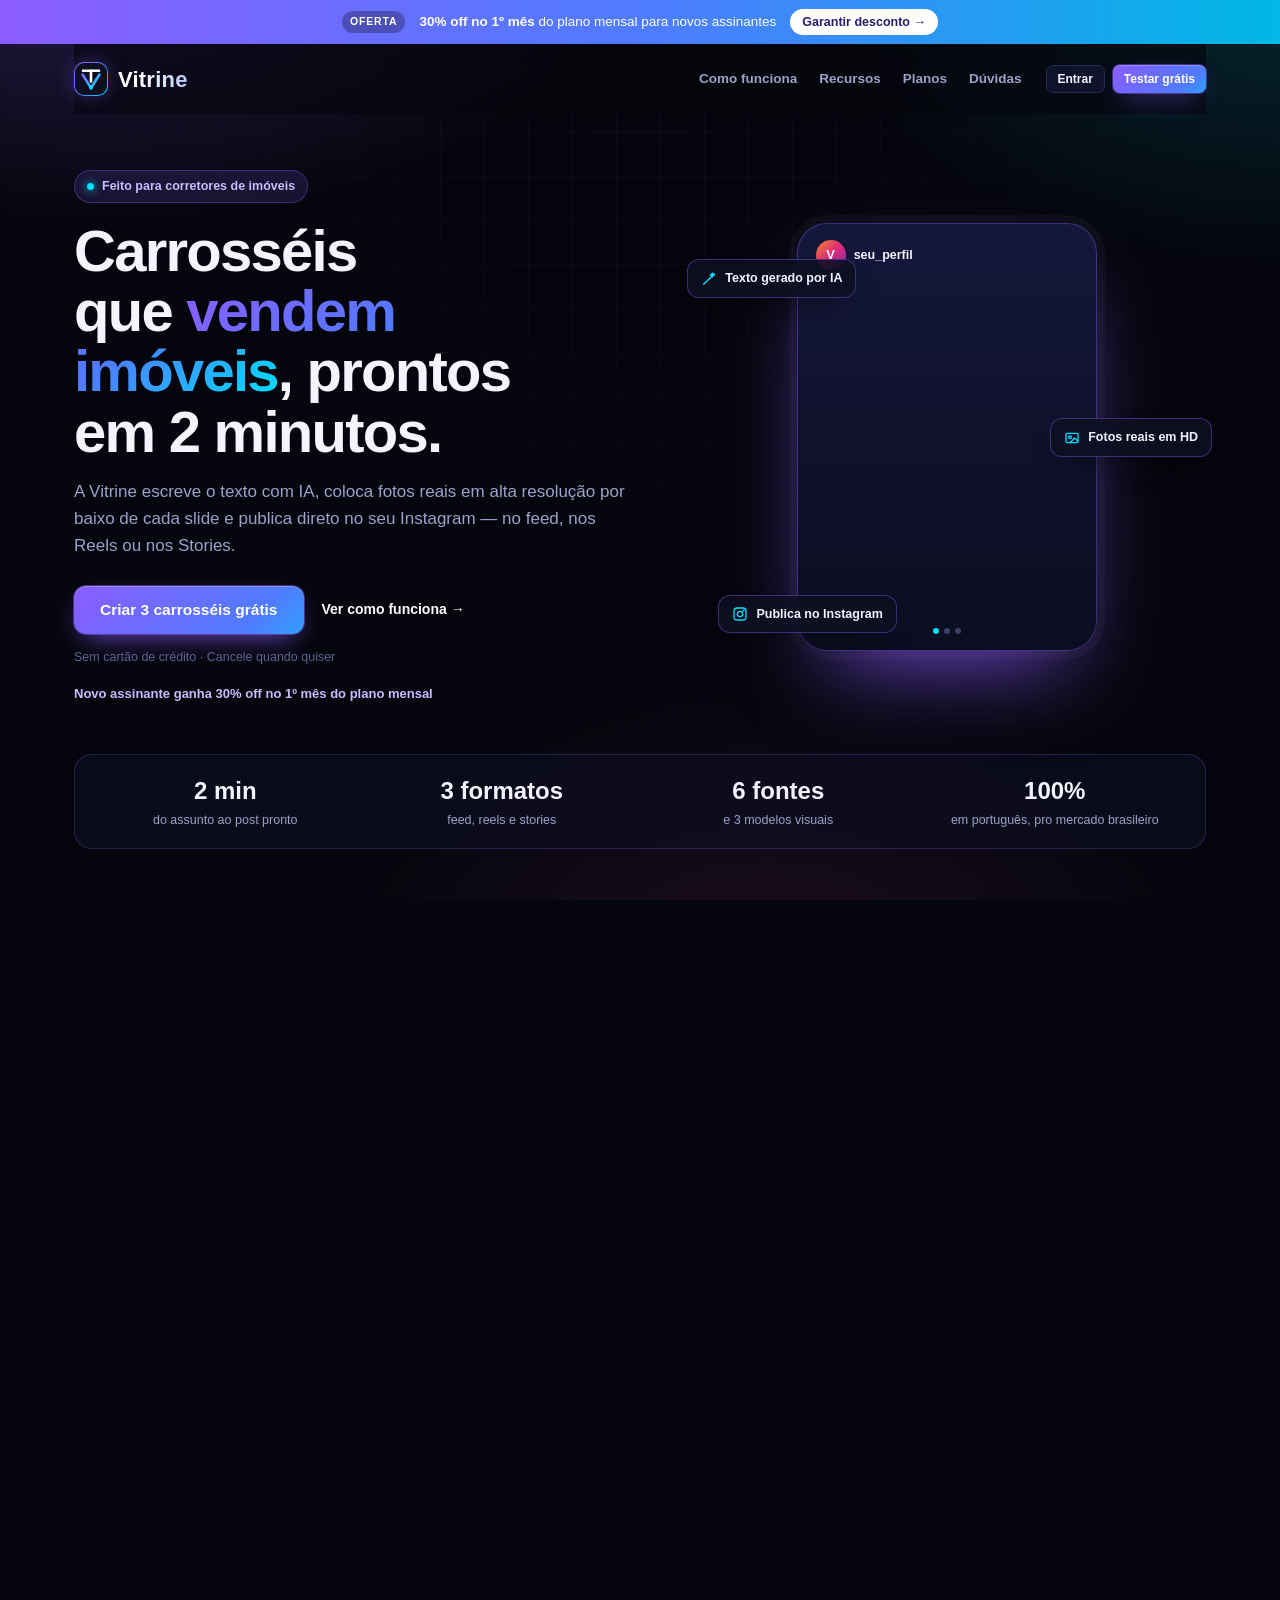
==== commit c053b754: "Rodape: razao social e CNPJ da empresa (exigencia Meta)" ====
--- a/index.html
+++ b/index.html
@@ -455,6 +455,7 @@
   .promo-plano{display:flex; align-items:center; gap:12px; flex-wrap:wrap; padding:12px 14px; border-radius:12px; background:linear-gradient(90deg, rgba(139,92,255,0.28), rgba(0,224,255,0.10)); border:1px solid rgba(139,92,255,0.5); font-size:13.5px; margin-bottom:6px;}
   .lp-mail{color:var(--accent2); text-decoration:none; font-weight:700;} .lp-mail:hover{text-decoration:underline;}
   .lp-foot-links{display:flex; gap:18px; align-items:center; flex-wrap:wrap;}
+  .lp-foot-links a:not(.lp-mail){color:var(--ink-muted); text-decoration:none;} .lp-foot-links a:not(.lp-mail):hover{color:var(--ink);}
   .sidebar-suporte{display:flex; align-items:center; gap:10px; padding:9px 10px; border-radius:9px; color:var(--ink-muted); text-decoration:none; font-size:13.5px; font-weight:600; margin-top:auto;}
   .sidebar-suporte svg{width:17px; height:17px;} .sidebar-suporte:hover{background:var(--surface-2); color:#fff;}
   .sidebar-suporte + .sidebar-foot, .sidebar-sair + .sidebar-foot{margin-top:0;}
@@ -488,6 +489,14 @@
   .fmt-tab.on{border-color:var(--accent); background:var(--accent-soft);}
   .navitem.navitem-criar{background:linear-gradient(135deg,#8B5CFF,#5B8CFF); color:#fff; margin-bottom:6px; box-shadow:0 4px 14px rgba(139,92,255,.28);}
   .navitem.navitem-criar:hover,.navitem.navitem-criar.active{background:linear-gradient(135deg,#7a48f5,#4a7cf5); color:#fff;}
+  .slide-tile .stitle .hl, .dica-destaque .hl{color:#FFD60A;}
+  .dica-destaque{font-size:12px; color:var(--ink-muted); margin:0 0 10px;}
+  .mu-previa{max-width:360px; margin:0 auto;}
+  .mu-previa .igpv-media img{width:100%; height:100%; object-fit:cover; display:block; user-select:none; -webkit-user-select:none;}
+  .mu-quem{display:flex; flex-direction:column; line-height:1.25;}
+  .mu-som{font-size:11px; color:#ccc;}
+  .mu-titulo-previa{font-size:12.5px; color:var(--ink-muted); margin:6px 0 8px; text-align:center;}
+  .wiz-ver-previa{width:100%; margin:0 0 14px; justify-content:center;}
   .mu-thumbs{display:flex; gap:8px; overflow-x:auto; padding:4px 0 10px;}
   .mu-thumbs img{height:150px; aspect-ratio:4/5; object-fit:cover; border-radius:8px; flex:none; border:1px solid var(--line, rgba(0,0,0,.08));}
   .mu-passos{margin:6px 0 0; padding-left:20px; font-size:13px; line-height:1.6; color:var(--ink);}
@@ -512,7 +521,7 @@
   .tpl-editorial{background:linear-gradient(165deg,#080A10,#0F1B33); color:var(--ink); border-color:var(--accent2);}
   .tpl-editorial .stag{color:var(--accent2);}
 
-  .dest-grid{display:grid; grid-template-columns:repeat(4,1fr); gap:12px; margin-bottom:16px;}
+  .dest-grid{display:grid; grid-template-columns:repeat(3,1fr); gap:12px; margin-bottom:16px;}
   .dest-card{border:2px solid var(--border); border-radius:13px; padding:14px; cursor:pointer; background:var(--bg);}
   .dest-card.selected{border-color:var(--accent2); background:var(--accent2-soft);}
   .dest-card h4{font-size:13.5px; font-family:"Manrope",sans-serif;}
@@ -714,7 +723,7 @@
     <button class="btn btn-primary lp-big" data-cta="signup">Criar 3 carrosséis grátis</button>
   </section>
 
-  <footer class="lp-foot"><span class="lp-brand small"><span class="brand-mark"><svg viewBox="0 0 48 48" fill="none" aria-hidden="true"><defs><linearGradient id="vtg-lp2" x1="6" y1="10" x2="40" y2="44" gradientUnits="userSpaceOnUse"><stop stop-color="#8B5CFF"/><stop offset="1" stop-color="#00E0FF"/></linearGradient></defs><path d="M7 15 L24 42 L41 15" stroke="url(#vtg-lp2)" stroke-width="5.2" stroke-linecap="round" stroke-linejoin="round"/><path d="M8 7.5 H40" stroke="#fff" stroke-width="5.2" stroke-linecap="round"/><path d="M24 7.5 V29" stroke="#fff" stroke-width="5.2" stroke-linecap="round"/><circle cx="24" cy="42" r="3.4" fill="#00E0FF"/></svg></span><span class="brand-name">Vitrine</span></span><span class="lp-foot-links"><a class="lp-mail" data-suporte></a><span>Carrosséis para corretores de imóveis · © 2026</span></span></footer>
+  <footer class="lp-foot"><span class="lp-brand small"><span class="brand-mark"><svg viewBox="0 0 48 48" fill="none" aria-hidden="true"><defs><linearGradient id="vtg-lp2" x1="6" y1="10" x2="40" y2="44" gradientUnits="userSpaceOnUse"><stop stop-color="#8B5CFF"/><stop offset="1" stop-color="#00E0FF"/></linearGradient></defs><path d="M7 15 L24 42 L41 15" stroke="url(#vtg-lp2)" stroke-width="5.2" stroke-linecap="round" stroke-linejoin="round"/><path d="M8 7.5 H40" stroke="#fff" stroke-width="5.2" stroke-linecap="round"/><path d="M24 7.5 V29" stroke="#fff" stroke-width="5.2" stroke-linecap="round"/><circle cx="24" cy="42" r="3.4" fill="#00E0FF"/></svg></span><span class="brand-name">Vitrine</span></span><span class="lp-foot-links"><a class="lp-mail" data-suporte></a><a href="privacidade.html">Privacidade</a><a href="termos.html">Termos</a><a href="exclusao-de-dados.html">Exclusão de dados</a><span>Carrosséis para corretores de imóveis · © 2026 Oliveira &amp; Torres Negócios Imobiliários Ltda · CNPJ 66.300.240/0001-10 · Fortaleza-CE</span></span></footer>
 </div>
 <div id="auth-view" hidden></div>
 
@@ -929,6 +938,6 @@
   <div id="toast"></div>
 </div>
 
-<script src="app.js"></script>
+<script src="app.js?v=20261009-viral"></script>
 </body>
 </html>
